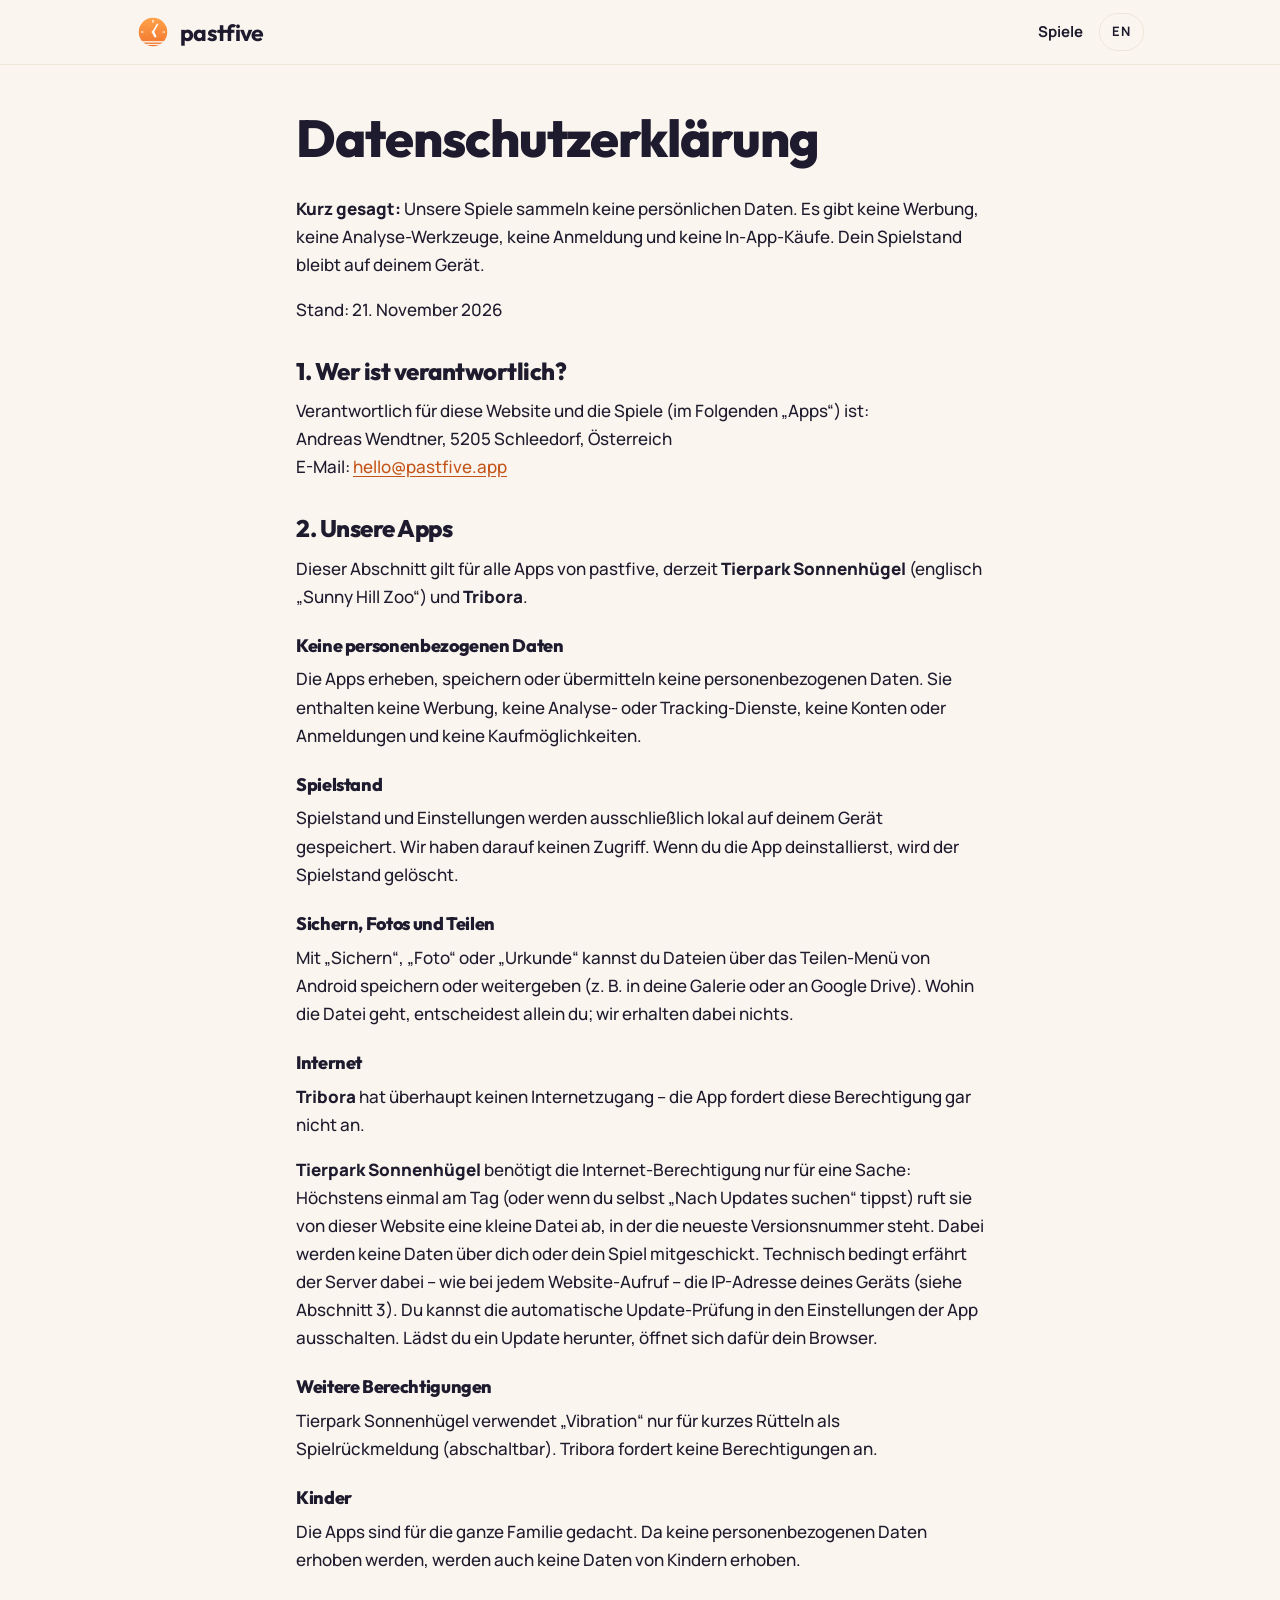
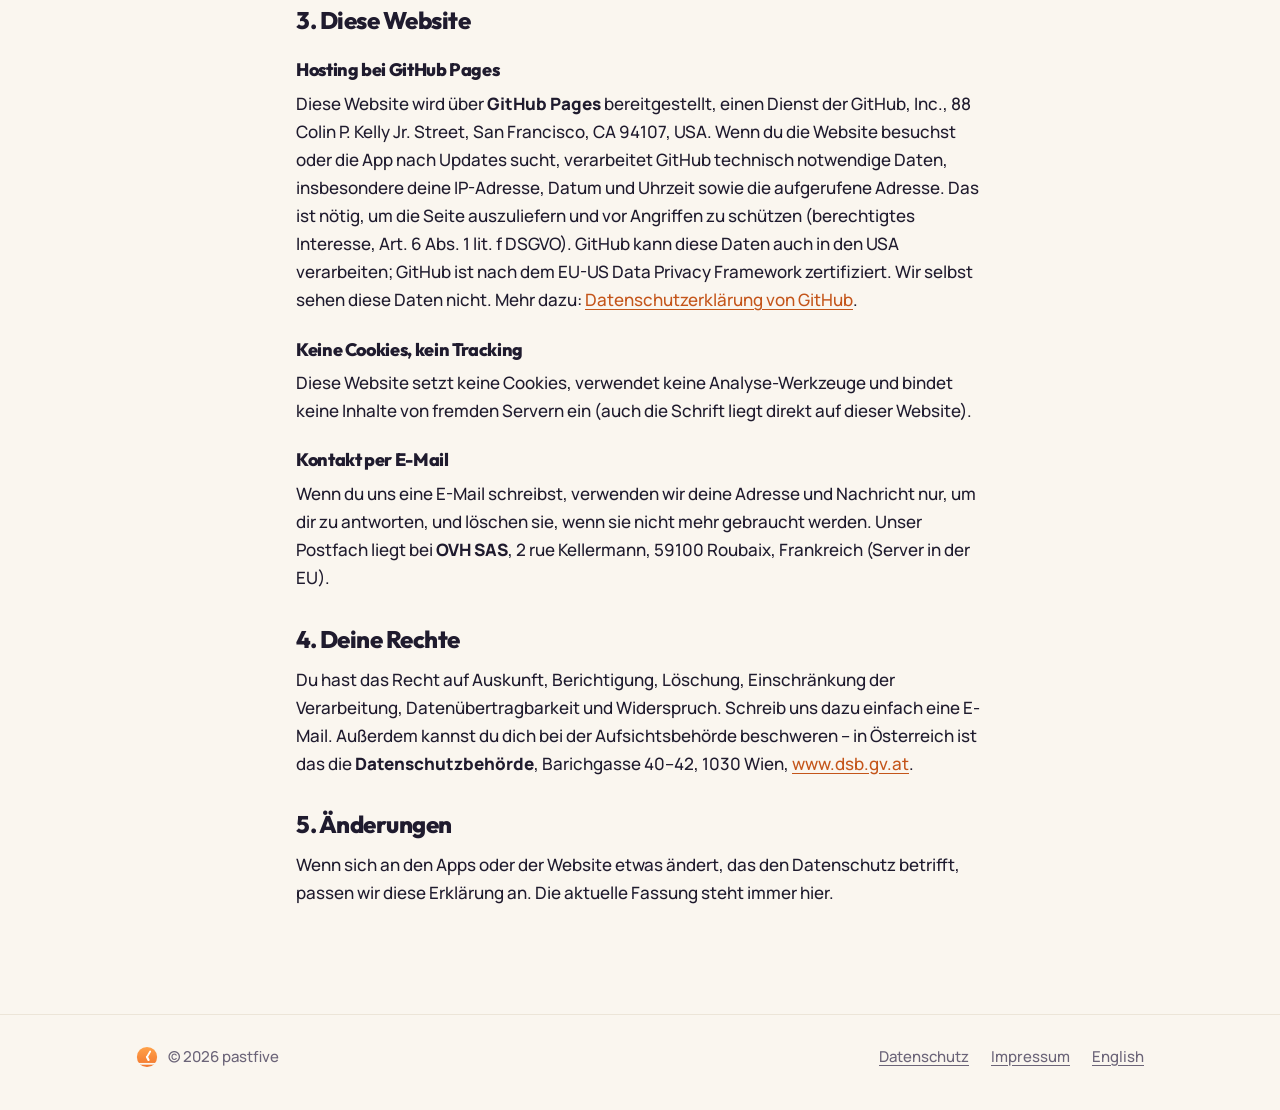
==== datenschutz/index.html @ d6aa3993 "Impressum und Datenschutz: Name und Wohnort eingetragen Co-Authored-By: Claude Opus 5.5 <noreply@ant" ====
<!doctype html>
<html lang="de">
<head>
<meta charset="utf-8">
<meta name="viewport" content="width=device-width,initial-scale=1">
<title>Datenschutz – pastfive</title>
<link rel="icon" href="../assets/favicon.svg" type="image/svg+xml">
<link rel="alternate" hreflang="en" href="../en/privacy/">
<link rel="stylesheet" href="../assets/style.css">
</head>
<body>
<header class="top"><div class="wrap">
  <a class="brand" href="../"><img src="../assets/logo.svg" alt="">pastfive</a>
  <nav>
    <a href="../#spiele">Spiele</a>
    <a class="lang" href="../en/privacy/" hreflang="en" lang="en">EN</a>
  </nav>
</div></header>

<main class="wrap narrow text">
  <h1>Datenschutzerklärung</h1>
  <p><b>Kurz gesagt:</b> Unsere Spiele sammeln keine persönlichen Daten. Es gibt keine Werbung, keine Analyse-Werkzeuge, keine Anmeldung und keine In-App-Käufe. Dein Spielstand bleibt auf deinem Gerät.</p>
  <p>Stand: 21. November 2026</p>

  <h2>1. Wer ist verantwortlich?</h2>
  <p>Verantwortlich für diese Website und die Spiele (im Folgenden „Apps“) ist:<br>
  Andreas Wendtner, 5205 Schleedorf, Österreich<br>
  E-Mail: <a href="mailto:hello@pastfive.app">hello@pastfive.app</a></p>

  <h2>2. Unsere Apps</h2>
  <p>Dieser Abschnitt gilt für alle Apps von pastfive, derzeit <b>Tierpark Sonnenhügel</b> (englisch „Sunny Hill Zoo“) und <b>Tribora</b>.</p>
  <h3>Keine personenbezogenen Daten</h3>
  <p>Die Apps erheben, speichern oder übermitteln keine personenbezogenen Daten. Sie enthalten keine Werbung, keine Analyse- oder Tracking-Dienste, keine Konten oder Anmeldungen und keine Kaufmöglichkeiten.</p>
  <h3>Spielstand</h3>
  <p>Spielstand und Einstellungen werden ausschließlich lokal auf deinem Gerät gespeichert. Wir haben darauf keinen Zugriff. Wenn du die App deinstallierst, wird der Spielstand gelöscht.</p>
  <h3>Sichern, Fotos und Teilen</h3>
  <p>Mit „Sichern“, „Foto“ oder „Urkunde“ kannst du Dateien über das Teilen-Menü von Android speichern oder weitergeben (z. B. in deine Galerie oder an Google Drive). Wohin die Datei geht, entscheidest allein du; wir erhalten dabei nichts.</p>
  <h3>Internet</h3>
  <p><b>Tribora</b> hat überhaupt keinen Internetzugang – die App fordert diese Berechtigung gar nicht an.</p>
  <p><b>Tierpark Sonnenhügel</b> benötigt die Internet-Berechtigung nur für eine Sache: Höchstens einmal am Tag (oder wenn du selbst „Nach Updates suchen“ tippst) ruft sie von dieser Website eine kleine Datei ab, in der die neueste Versionsnummer steht. Dabei werden keine Daten über dich oder dein Spiel mitgeschickt. Technisch bedingt erfährt der Server dabei – wie bei jedem Website-Aufruf – die IP-Adresse deines Geräts (siehe Abschnitt 3). Du kannst die automatische Update-Prüfung in den Einstellungen der App ausschalten. Lädst du ein Update herunter, öffnet sich dafür dein Browser.</p>
  <h3>Weitere Berechtigungen</h3>
  <p>Tierpark Sonnenhügel verwendet „Vibration“ nur für kurzes Rütteln als Spielrückmeldung (abschaltbar). Tribora fordert keine Berechtigungen an.</p>
  <h3>Kinder</h3>
  <p>Die Apps sind für die ganze Familie gedacht. Da keine personenbezogenen Daten erhoben werden, werden auch keine Daten von Kindern erhoben.</p>

  <h2>3. Diese Website</h2>
  <h3>Hosting bei GitHub Pages</h3>
  <p>Diese Website wird über <b>GitHub Pages</b> bereitgestellt, einen Dienst der GitHub, Inc., 88 Colin P. Kelly Jr. Street, San Francisco, CA 94107, USA. Wenn du die Website besuchst oder die App nach Updates sucht, verarbeitet GitHub technisch notwendige Daten, insbesondere deine IP-Adresse, Datum und Uhrzeit sowie die aufgerufene Adresse. Das ist nötig, um die Seite auszuliefern und vor Angriffen zu schützen (berechtigtes Interesse, Art. 6 Abs. 1 lit. f DSGVO). GitHub kann diese Daten auch in den USA verarbeiten; GitHub ist nach dem EU-US Data Privacy Framework zertifiziert. Wir selbst sehen diese Daten nicht. Mehr dazu: <a href="https://docs.github.com/de/site-policy/privacy-policies/github-general-privacy-statement" rel="noopener">Datenschutzerklärung von GitHub</a>.</p>
  <h3>Keine Cookies, kein Tracking</h3>
  <p>Diese Website setzt keine Cookies, verwendet keine Analyse-Werkzeuge und bindet keine Inhalte von fremden Servern ein (auch die Schrift liegt direkt auf dieser Website).</p>
  <h3>Kontakt per E-Mail</h3>
  <p>Wenn du uns eine E-Mail schreibst, verwenden wir deine Adresse und Nachricht nur, um dir zu antworten, und löschen sie, wenn sie nicht mehr gebraucht werden. Unser Postfach liegt bei <b>OVH SAS</b>, 2 rue Kellermann, 59100 Roubaix, Frankreich (Server in der EU).</p>

  <h2>4. Deine Rechte</h2>
  <p>Du hast das Recht auf Auskunft, Berichtigung, Löschung, Einschränkung der Verarbeitung, Datenübertragbarkeit und Widerspruch. Schreib uns dazu einfach eine E-Mail. Außerdem kannst du dich bei der Aufsichtsbehörde beschweren – in Österreich ist das die <b>Datenschutzbehörde</b>, Barichgasse 40–42, 1030 Wien, <a href="https://www.dsb.gv.at" rel="noopener">www.dsb.gv.at</a>.</p>

  <h2>5. Änderungen</h2>
  <p>Wenn sich an den Apps oder der Website etwas ändert, das den Datenschutz betrifft, passen wir diese Erklärung an. Die aktuelle Fassung steht immer hier.</p>
</main>

<footer><div class="wrap">
  <span class="grow"><img src="../assets/favicon.svg" alt="">© 2026 pastfive</span>
  <a href="./" aria-current="page">Datenschutz</a>
  <a href="../impressum/">Impressum</a>
  <a href="../en/privacy/" hreflang="en" lang="en">English</a>
</div></footer>
</body>
</html>
---- assets/style.css ----
/* ============================================================
   pastfive – gemeinsames Aussehen aller Seiten
   Farben ändern: einfach die Werte unter :root anpassen.
   ============================================================ */

/* Schriften liegen direkt auf der Website (kein Google-Server → datenschutzfreundlich)
   Outfit = Überschriften und Schriftzug, Manrope = Fließtext. Beide frei (SIL Open Font License). */
@font-face{font-family:Outfit;font-weight:700;font-display:swap;src:url(fonts/outfit-latin-700-normal.woff2) format('woff2')}
@font-face{font-family:Outfit;font-weight:800;font-display:swap;src:url(fonts/outfit-latin-800-normal.woff2) format('woff2')}
@font-face{font-family:Manrope;font-weight:500;font-display:swap;src:url(fonts/manrope-latin-500-normal.woff2) format('woff2')}
@font-face{font-family:Manrope;font-weight:600;font-display:swap;src:url(fonts/manrope-latin-600-normal.woff2) format('woff2')}
@font-face{font-family:Manrope;font-weight:700;font-display:swap;src:url(fonts/manrope-latin-700-normal.woff2) format('woff2')}
@font-face{font-family:Manrope;font-weight:800;font-display:swap;src:url(fonts/manrope-latin-800-normal.woff2) format('woff2')}

:root{
  --bg:#faf6ef;          /* Hintergrund: warmes Weiß */
  --surface:#ffffff;     /* Karten */
  --ink:#1f1b2e;         /* Text, dunkle Flächen */
  --mut:#6b6478;         /* leiser Text */
  --line:#ece5d8;        /* feine Linien */
  --accent:#f2762e;      /* Abendsonne */
  --accent-2:#ffa24a;    /* helles Sonnenorange */
  --accent-ink:#c4551a;  /* Orange für Text/Links (besser lesbar) */
  --radius:20px;
  --shadow:0 1px 2px rgba(31,27,46,.04),0 8px 28px rgba(31,27,46,.07);
  --head:Outfit,"Avenir Next","Segoe UI",system-ui,sans-serif;
  color-scheme:light;
}

*{box-sizing:border-box}
html{-webkit-text-size-adjust:100%}
body{margin:0;background:var(--bg);color:var(--ink);font:500 17px/1.65 Manrope,system-ui,-apple-system,"Segoe UI",Roboto,sans-serif}
img{max-width:100%;height:auto;display:block}
a{color:var(--accent-ink);text-underline-offset:3px}
a:hover{color:var(--accent)}
h1,h2,h3{font-family:var(--head);font-weight:800;line-height:1.15;letter-spacing:-.02em;margin:0 0 .5em}
h1{font-size:clamp(32px,6vw,52px)}
h2{font-size:clamp(26px,4.4vw,36px);margin-top:1.4em}
h3{font-size:21px}
p{margin:0 0 1em}
b,strong{font-weight:800}

.wrap{max-width:1040px;margin:0 auto;padding:0 16px}
.narrow{max-width:720px}
.eyebrow{font:800 13px/1 Manrope,sans-serif;letter-spacing:.2em;text-transform:uppercase;color:var(--accent-ink);margin:0 0 14px}
.section{padding:72px 0}

/* ---------- Kopfzeile ---------- */
.top{position:sticky;top:0;z-index:10;background:rgba(250,246,239,.9);backdrop-filter:blur(10px);-webkit-backdrop-filter:blur(10px);border-bottom:1px solid var(--line)}
.top .wrap{display:flex;align-items:center;gap:12px;min-height:64px}
.brand{display:flex;align-items:center;gap:10px;text-decoration:none;color:var(--ink);font:700 23px/1 var(--head);letter-spacing:-.03em}
.brand img{width:34px;height:34px}
.brand:hover{color:var(--ink)}
.top nav{margin-left:auto;display:flex;align-items:center;gap:4px}
.top nav a{text-decoration:none;color:var(--ink);padding:7px 12px;border-radius:999px;font-weight:700;font-size:15px}
.top nav a:hover,.top nav a[aria-current]{background:#f3ebdd;color:var(--ink)}
.top nav .lang{border:1.5px solid var(--line);font-size:13px;letter-spacing:.06em}

/* ---------- Startseiten-Kopf ---------- */
.hero{text-align:center;padding:72px 0 96px;position:relative;overflow:hidden}
.hero .logo{width:min(150px,38vw);margin:0 auto 22px}
.hero .wordmark{font:700 clamp(56px,13vw,96px)/1 var(--head);letter-spacing:-.045em;margin:0}
.hero .slogan{font:800 clamp(14px,3vw,18px)/1 Manrope,sans-serif;letter-spacing:.32em;text-transform:uppercase;color:var(--accent);margin:18px 0 28px;padding-left:.32em}
.hero .sub{max-width:560px;margin:0 auto;color:var(--mut);font-size:clamp(17px,2.4vw,19px)}
/* Horizontlinien wie im Logo */
.hero::after{content:"";position:absolute;left:0;right:0;bottom:0;height:46px;
  background:repeating-linear-gradient(180deg,transparent 0 10px,rgba(242,118,46,.22) 10px 13px);
  -webkit-mask:linear-gradient(90deg,transparent,#000 25%,#000 75%,transparent);mask:linear-gradient(90deg,transparent,#000 25%,#000 75%,transparent)}

/* ---------- Spiele-Karten ---------- */
.cards{display:grid;grid-template-columns:repeat(auto-fit,minmax(280px,1fr));gap:20px;margin-top:28px}
.card{background:var(--surface);border-radius:var(--radius);box-shadow:var(--shadow);padding:26px;display:flex;flex-direction:column;gap:12px;text-decoration:none;color:var(--ink);border:1.5px solid transparent;transition:transform .2s,border-color .2s}
a.card:hover{transform:translateY(-3px);border-color:var(--accent-2);color:var(--ink)}
.card .icon{width:88px;height:88px;border-radius:22px}
.card .soon{width:88px;height:88px;border-radius:22px;background:#f3ebdd;display:grid;place-items:center}
.card .soon img{width:52px;opacity:.45;filter:grayscale(.6)}
.card h3{margin:2px 0 0}
.card p{margin:0;color:var(--mut)}
.card .more{margin-top:auto;font-weight:800;color:var(--accent-ink)}
.chip{display:inline-block;align-self:flex-start;border-radius:999px;padding:3px 12px;font-size:13px;font-weight:800;letter-spacing:.02em;background:#fdeee3;color:var(--accent-ink)}
.chip.later{background:#efedf3;color:var(--mut)}

/* ---------- "Warum pastfive?" ---------- */
.why{background:var(--ink);color:#efe9f5}
.why h2{color:#fff;margin-top:0}
.why .eyebrow{color:var(--accent-2)}
.why p{font-size:clamp(17px,2.2vw,19px);color:#d9d2e3}
.why .sign{font:700 22px/1.3 var(--head);color:#fff;margin-top:1.6em}
.why .sign span{color:var(--accent-2)}

/* ---------- Versprechen ---------- */
.promise{display:grid;grid-template-columns:repeat(auto-fit,minmax(210px,1fr));gap:16px;margin-top:28px}
.promise div{background:var(--surface);border-radius:var(--radius);padding:24px;box-shadow:var(--shadow)}
.promise h3{font-size:clamp(24px,3vw,28px);margin:0 0 10px}
.promise h3 em{font-style:normal;color:var(--accent)}
.promise span.t{color:var(--mut);font-size:15px}

/* ---------- Spielseite ---------- */
.game-head{display:flex;gap:22px;align-items:center;padding:48px 0 18px;flex-wrap:wrap}
.game-head img{width:112px;height:112px;border-radius:26px;box-shadow:var(--shadow)}
.game-head h1{margin:0}
.game-head p{margin:.25em 0 0;color:var(--mut);font-size:19px}
.lead{font-size:clamp(18px,2.4vw,20px)}

.story{border-left:3px solid var(--accent);padding:4px 0 4px 20px;margin:28px 0;color:var(--ink);font-size:18px}
.story p{margin:0 0 .5em}
.story cite{font-style:normal;color:var(--mut);font-size:15px}

/* Ehrlich-Etikett */
.label{background:var(--surface);border:2px solid var(--ink);border-radius:14px;padding:18px 22px;max-width:520px;margin:30px 0}
.label h3{font-size:18px;margin:0 0 2px;display:flex;justify-content:space-between;align-items:baseline;gap:10px}
.label h3 small{font:700 12px Manrope,sans-serif;letter-spacing:.14em;text-transform:uppercase;color:var(--mut)}
.label dl{margin:10px 0 0;border-top:6px solid var(--ink)}
.label dl div{display:flex;justify-content:space-between;gap:16px;padding:8px 0;border-bottom:1px solid var(--line)}
.label dl div:last-child{border-bottom:0}
.label dt{font-weight:600}
.label dd{margin:0;font-weight:800;text-align:right}
.label dd small{display:block;font-weight:500;color:var(--mut);font-size:13px}

.features{list-style:none;padding:0;display:grid;grid-template-columns:repeat(auto-fit,minmax(260px,1fr));gap:12px;margin:24px 0 0}
.features li{background:var(--surface);border-radius:16px;padding:14px 18px;box-shadow:var(--shadow);color:var(--mut)}
.features li b{color:var(--ink);display:block}

.shots{display:flex;gap:16px;overflow-x:auto;scroll-snap-type:x mandatory;padding:8px 2px 18px;margin:26px -2px 0}
.shots figure{margin:0;flex:0 0 min(220px,60vw);scroll-snap-align:start}
.shots img,.shots .ph{width:100%;aspect-ratio:9/19.5;object-fit:cover;border-radius:22px;box-shadow:var(--shadow);border:5px solid var(--ink)}
.shots .ph{background:linear-gradient(180deg,#f3ebdd,#e9e1d2);display:grid;place-items:center;text-align:center;color:var(--mut);font-size:14px;padding:10px}
.shots figcaption{text-align:center;font-size:14px;color:var(--mut);margin-top:8px}

.download{background:var(--surface);border-radius:var(--radius);padding:30px;margin:44px 0;box-shadow:var(--shadow);border-top:5px solid var(--accent)}
.download h2{margin-top:0}
.btn{display:inline-flex;align-items:center;gap:10px;background:var(--accent);color:#fff;text-decoration:none;font:800 18px/1 Manrope,sans-serif;padding:16px 28px;border-radius:999px;transition:background .15s,transform .15s}
.btn:hover{background:#e0661f;color:#fff;transform:translateY(-1px)}
.btn.off{background:#bdb6c6;pointer-events:none}
.ver{color:var(--mut);font-size:15px;margin-top:16px}
.ver ul{margin:.3em 0 0;padding-left:1.2em}

.steps{counter-reset:s;list-style:none;padding:0;margin:20px 0}
.steps li{counter-increment:s;position:relative;padding:4px 0 16px 54px}
.steps li::before{content:counter(s);position:absolute;left:0;top:0;width:36px;height:36px;border-radius:50%;background:var(--ink);color:#fff;font:800 16px/36px var(--head);text-align:center}
.note{background:#fdf1e6;border-radius:14px;padding:14px 18px;font-size:16px}

/* ---------- Textseiten (Datenschutz, Impressum) ---------- */
.text{padding-top:44px;padding-bottom:30px}
.text h2{font-size:24px}
.text h3{font-size:18px;margin-top:1.4em}
.text .todo{background:#ffe3df;border:1.5px dashed #d9412b;border-radius:6px;padding:0 6px}

/* ---------- Fußzeile ---------- */
footer{border-top:1px solid var(--line);margin-top:60px;padding:30px 0 40px;color:var(--mut);font-size:15px}
footer .wrap{display:flex;flex-wrap:wrap;gap:10px 22px;align-items:center}
footer a{color:var(--mut)}
footer .grow{flex:1;display:flex;align-items:center;gap:10px}
footer .grow img{width:22px;height:22px}
.why + footer,.section:last-child + footer{margin-top:0}

@media (max-width:560px){
  .section{padding:56px 0}
  .top nav a{padding:6px 9px;font-size:14px}
  .game-head img{width:88px;height:88px}
  footer .grow{flex-basis:100%}
}
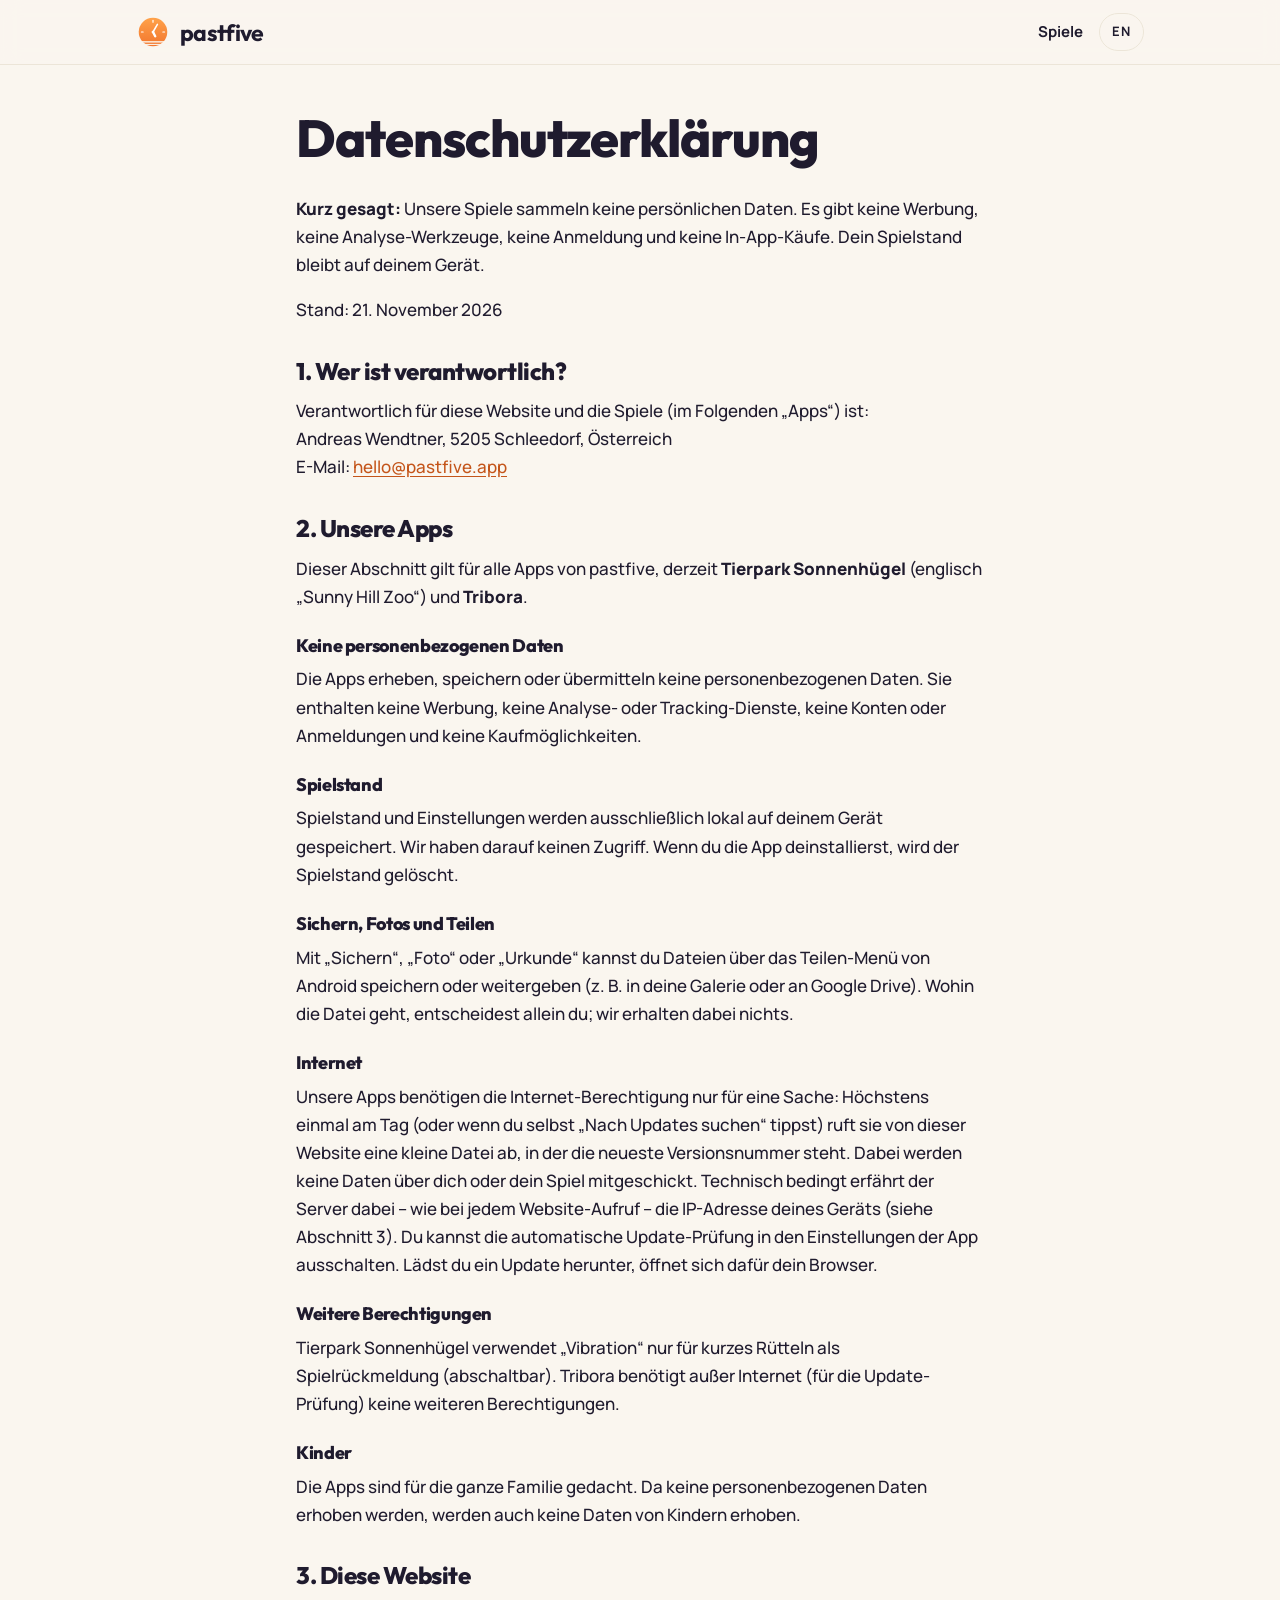
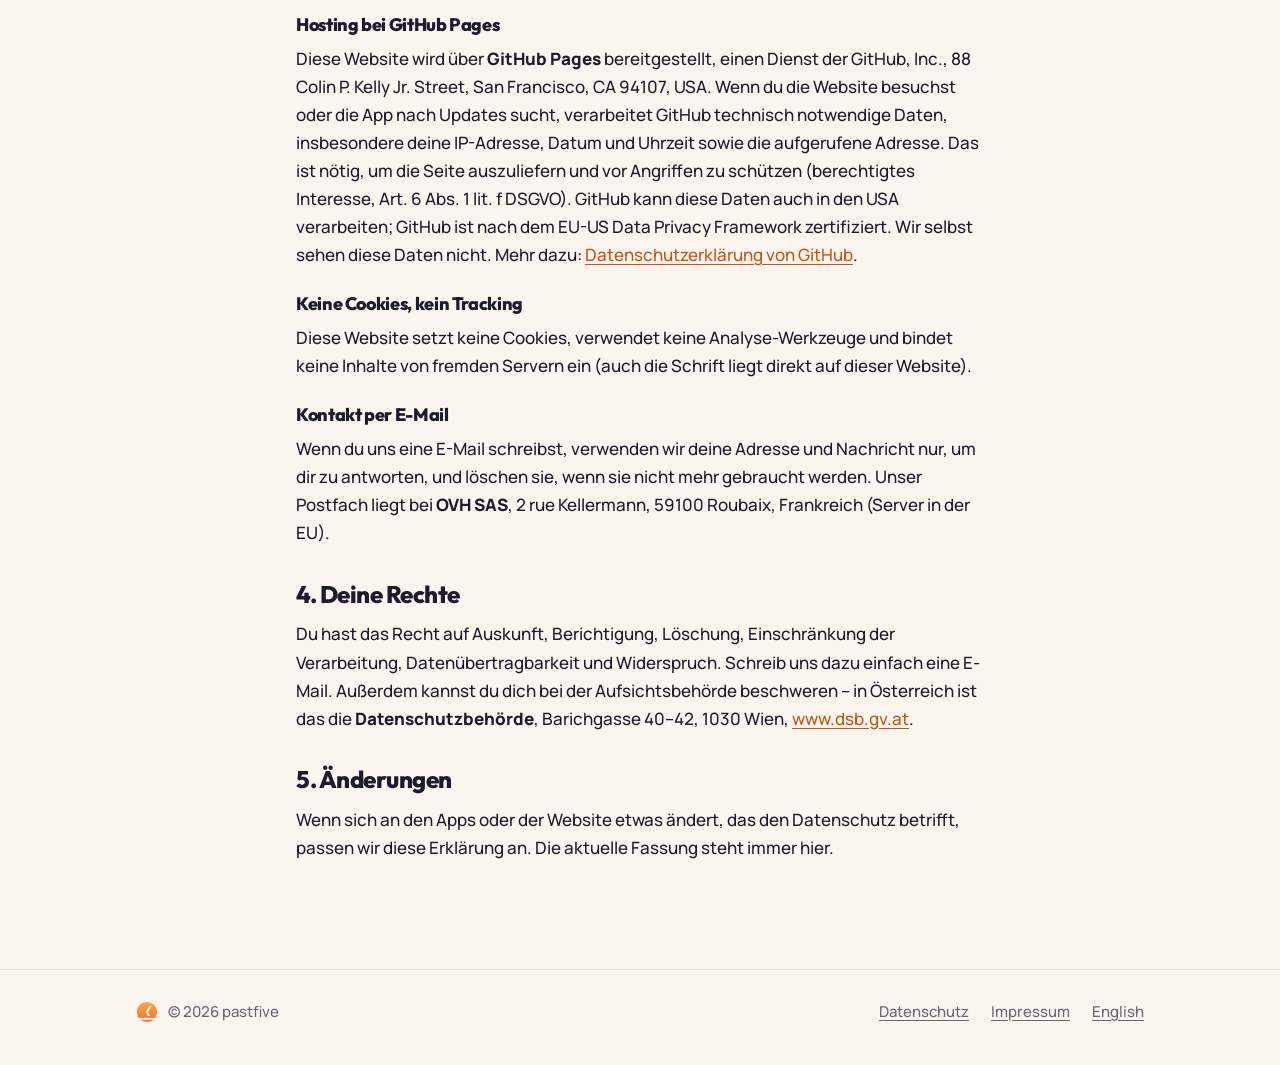
==== commit c14e9b60: "Tribora hat seit 1.19 eine Update-Prüfung: Ehrlich-Etikett, Update-Hinweis und Datenschutz angepasst" ====
--- a/datenschutz/index.html
+++ b/datenschutz/index.html
@@ -36,10 +36,9 @@
   <h3>Sichern, Fotos und Teilen</h3>
   <p>Mit „Sichern“, „Foto“ oder „Urkunde“ kannst du Dateien über das Teilen-Menü von Android speichern oder weitergeben (z. B. in deine Galerie oder an Google Drive). Wohin die Datei geht, entscheidest allein du; wir erhalten dabei nichts.</p>
   <h3>Internet</h3>
-  <p><b>Tribora</b> hat überhaupt keinen Internetzugang – die App fordert diese Berechtigung gar nicht an.</p>
-  <p><b>Tierpark Sonnenhügel</b> benötigt die Internet-Berechtigung nur für eine Sache: Höchstens einmal am Tag (oder wenn du selbst „Nach Updates suchen“ tippst) ruft sie von dieser Website eine kleine Datei ab, in der die neueste Versionsnummer steht. Dabei werden keine Daten über dich oder dein Spiel mitgeschickt. Technisch bedingt erfährt der Server dabei – wie bei jedem Website-Aufruf – die IP-Adresse deines Geräts (siehe Abschnitt 3). Du kannst die automatische Update-Prüfung in den Einstellungen der App ausschalten. Lädst du ein Update herunter, öffnet sich dafür dein Browser.</p>
+  <p>Unsere Apps benötigen die Internet-Berechtigung nur für eine Sache: Höchstens einmal am Tag (oder wenn du selbst „Nach Updates suchen“ tippst) ruft sie von dieser Website eine kleine Datei ab, in der die neueste Versionsnummer steht. Dabei werden keine Daten über dich oder dein Spiel mitgeschickt. Technisch bedingt erfährt der Server dabei – wie bei jedem Website-Aufruf – die IP-Adresse deines Geräts (siehe Abschnitt 3). Du kannst die automatische Update-Prüfung in den Einstellungen der App ausschalten. Lädst du ein Update herunter, öffnet sich dafür dein Browser.</p>
   <h3>Weitere Berechtigungen</h3>
-  <p>Tierpark Sonnenhügel verwendet „Vibration“ nur für kurzes Rütteln als Spielrückmeldung (abschaltbar). Tribora fordert keine Berechtigungen an.</p>
+  <p>Tierpark Sonnenhügel verwendet „Vibration“ nur für kurzes Rütteln als Spielrückmeldung (abschaltbar). Tribora benötigt außer Internet (für die Update-Prüfung) keine weiteren Berechtigungen.</p>
   <h3>Kinder</h3>
   <p>Die Apps sind für die ganze Familie gedacht. Da keine personenbezogenen Daten erhoben werden, werden auch keine Daten von Kindern erhoben.</p>
 
--- a/assets/style.css
+++ b/assets/style.css
@@ -125,12 +125,16 @@
 .shots figure{margin:0;flex:0 0 min(220px,60vw);scroll-snap-align:start}
 .shots img,.shots .ph{width:100%;aspect-ratio:9/19.5;object-fit:cover;border-radius:22px;box-shadow:var(--shadow);border:5px solid var(--ink)}
 .shots .ph{background:linear-gradient(180deg,#f3ebdd,#e9e1d2);display:grid;place-items:center;text-align:center;color:var(--mut);font-size:14px;padding:10px}
+.shots.wide figure{flex-basis:min(440px,84vw)}
+.shots.wide img{aspect-ratio:auto;border-width:4px;border-radius:16px}
 .shots figcaption{text-align:center;font-size:14px;color:var(--mut);margin-top:8px}
 
 .download{background:var(--surface);border-radius:var(--radius);padding:30px;margin:44px 0;box-shadow:var(--shadow);border-top:5px solid var(--accent)}
 .download h2{margin-top:0}
 .btn{display:inline-flex;align-items:center;gap:10px;background:var(--accent);color:#fff;text-decoration:none;font:800 18px/1 Manrope,sans-serif;padding:16px 28px;border-radius:999px;transition:background .15s,transform .15s}
 .btn:hover{background:#e0661f;color:#fff;transform:translateY(-1px)}
+.cta{display:flex;flex-wrap:wrap;align-items:center;gap:10px 16px;margin:22px 0 8px}
+.cta small{color:var(--mut);font-size:14px}
 .btn.off{background:#bdb6c6;pointer-events:none}
 .ver{color:var(--mut);font-size:15px;margin-top:16px}
 .ver ul{margin:.3em 0 0;padding-left:1.2em}
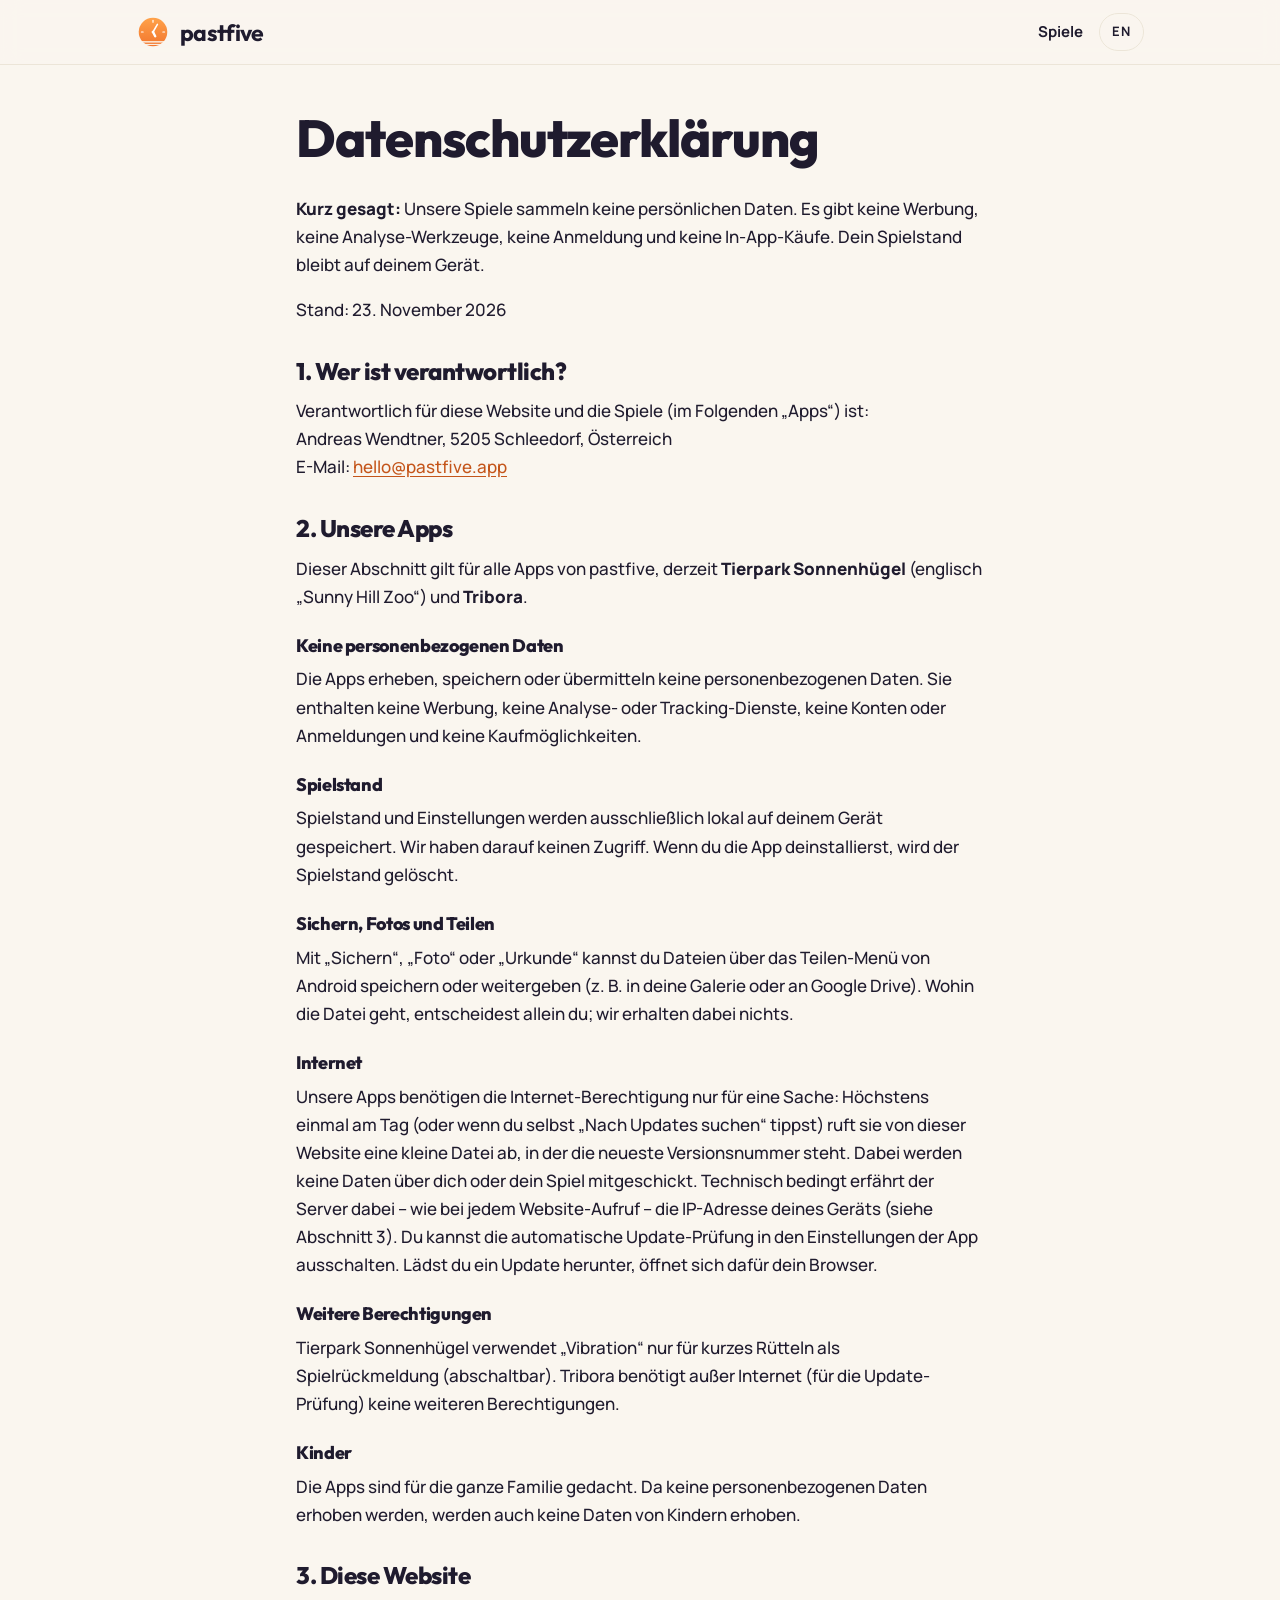
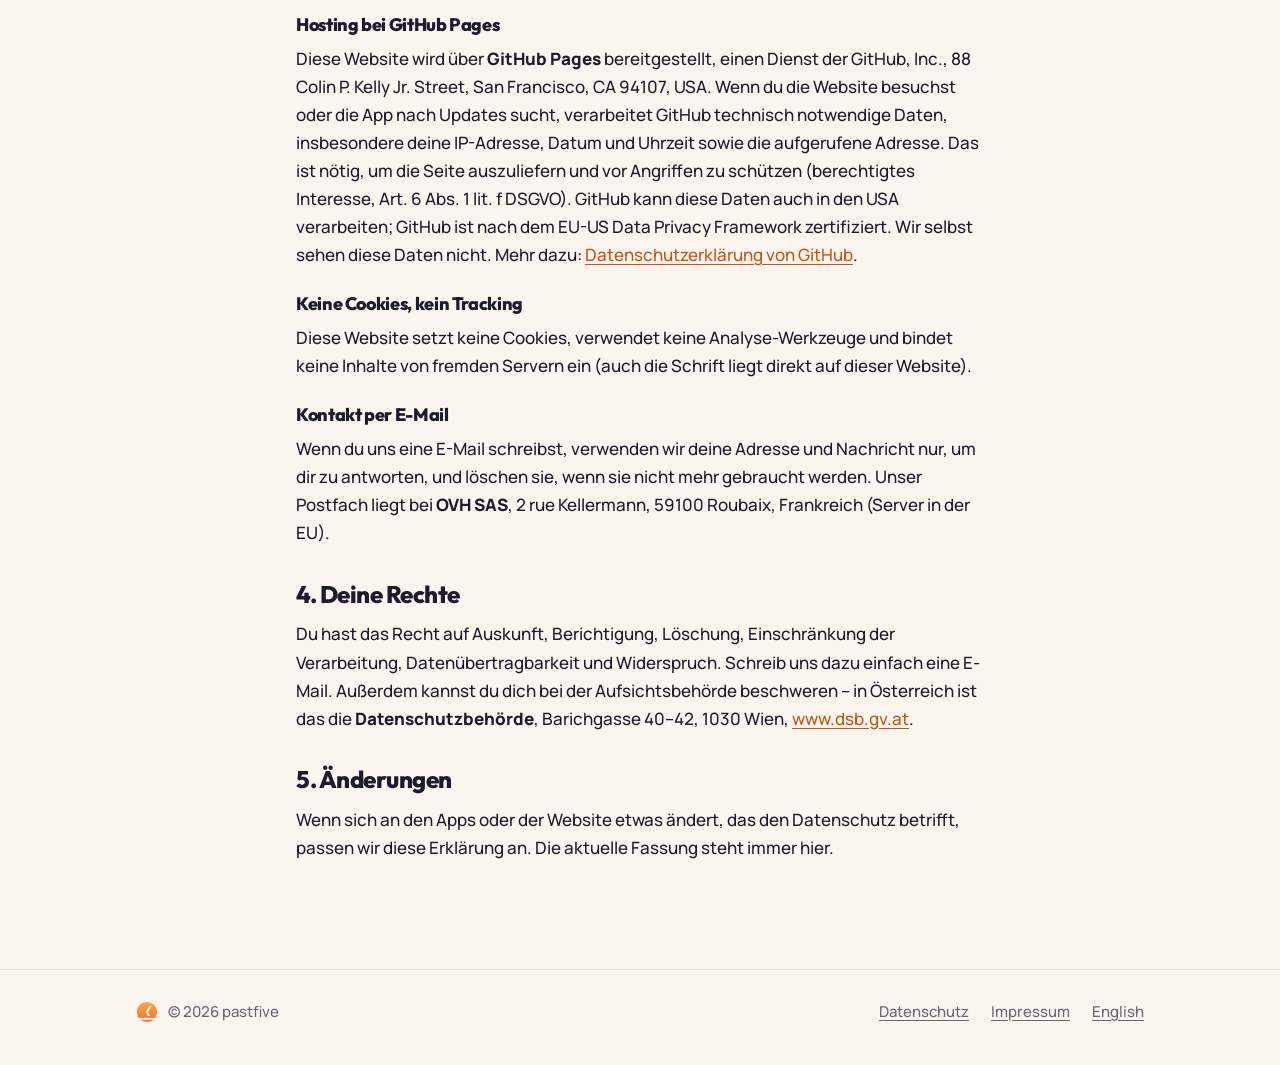
==== commit 9dd3c178: "Datenschutz: Stand-Datum aktualisiert Co-Authored-By: Claude Opus 5.5 <noreply@anthropic.com> Claude" ====
--- a/datenschutz/index.html
+++ b/datenschutz/index.html
@@ -20,7 +20,7 @@
 <main class="wrap narrow text">
   <h1>Datenschutzerklärung</h1>
   <p><b>Kurz gesagt:</b> Unsere Spiele sammeln keine persönlichen Daten. Es gibt keine Werbung, keine Analyse-Werkzeuge, keine Anmeldung und keine In-App-Käufe. Dein Spielstand bleibt auf deinem Gerät.</p>
-  <p>Stand: 21. November 2026</p>
+  <p>Stand: 23. November 2026</p>
 
   <h2>1. Wer ist verantwortlich?</h2>
   <p>Verantwortlich für diese Website und die Spiele (im Folgenden „Apps“) ist:<br>
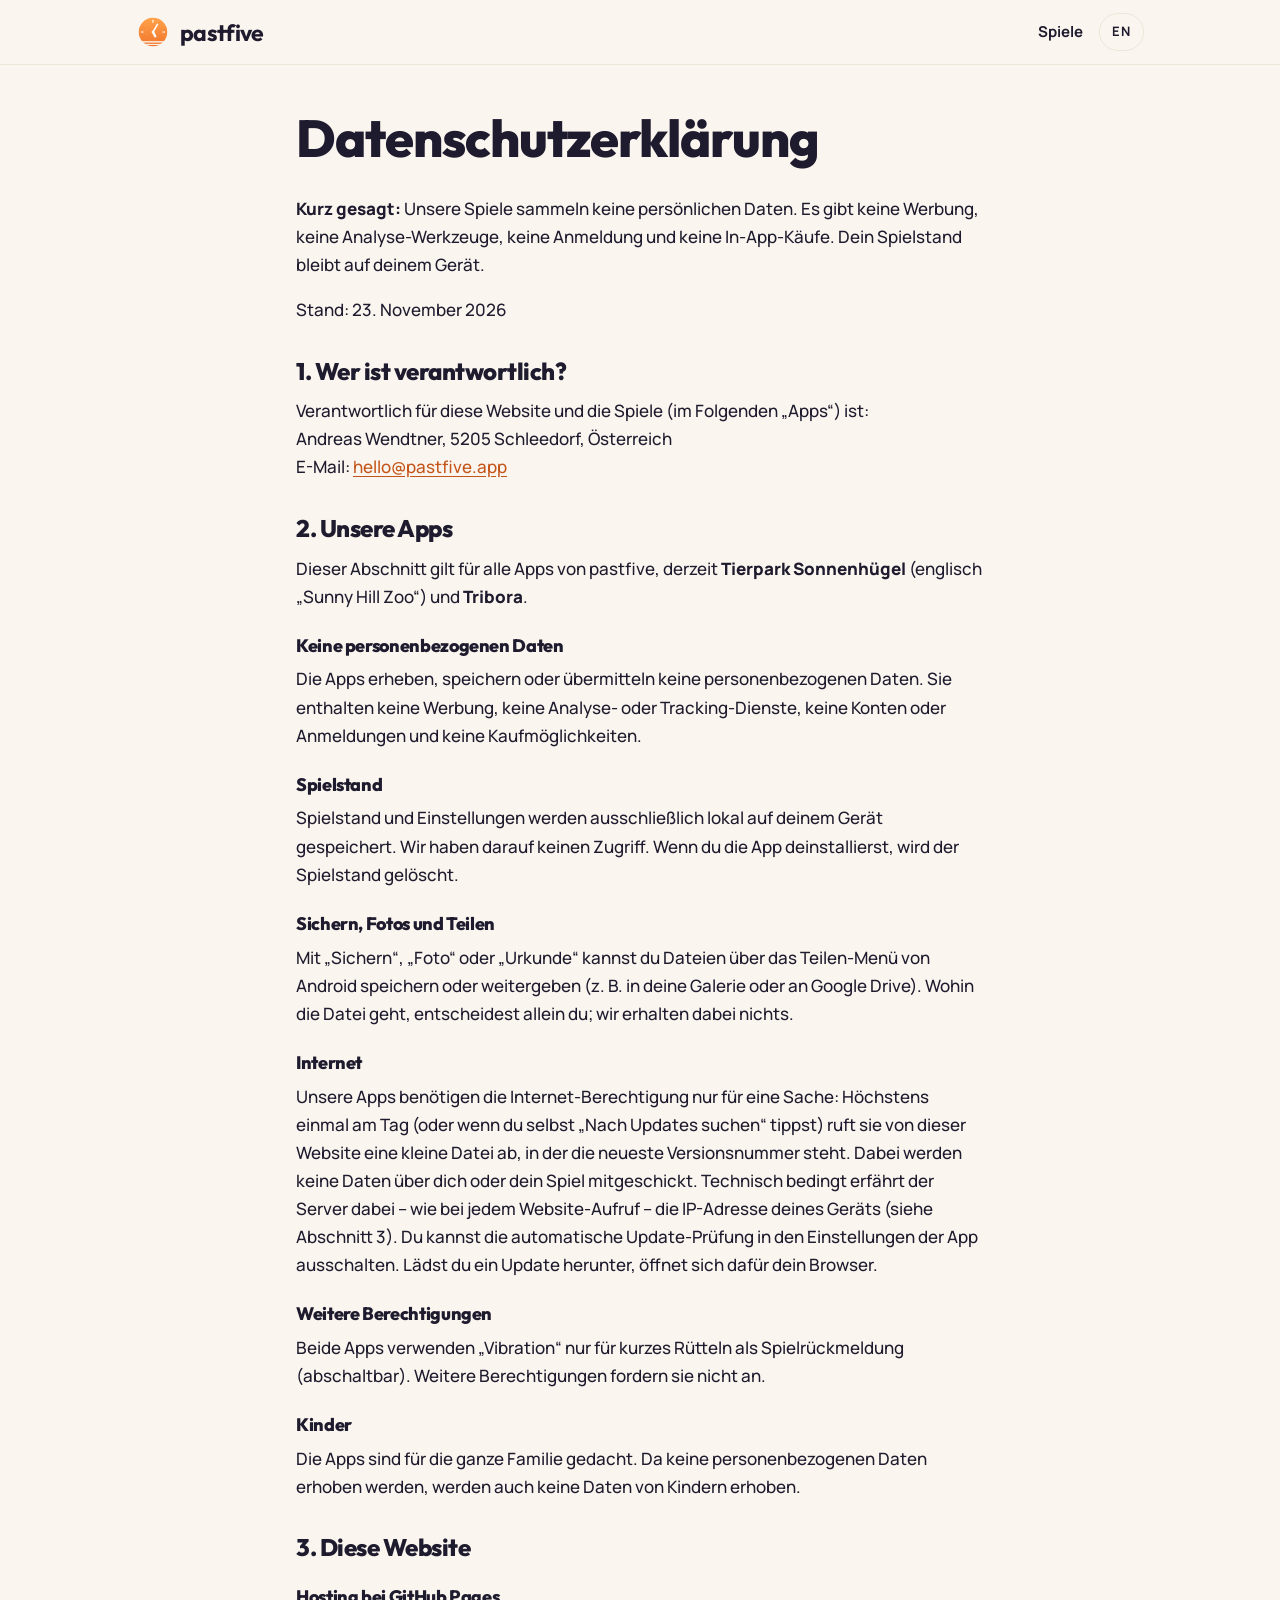
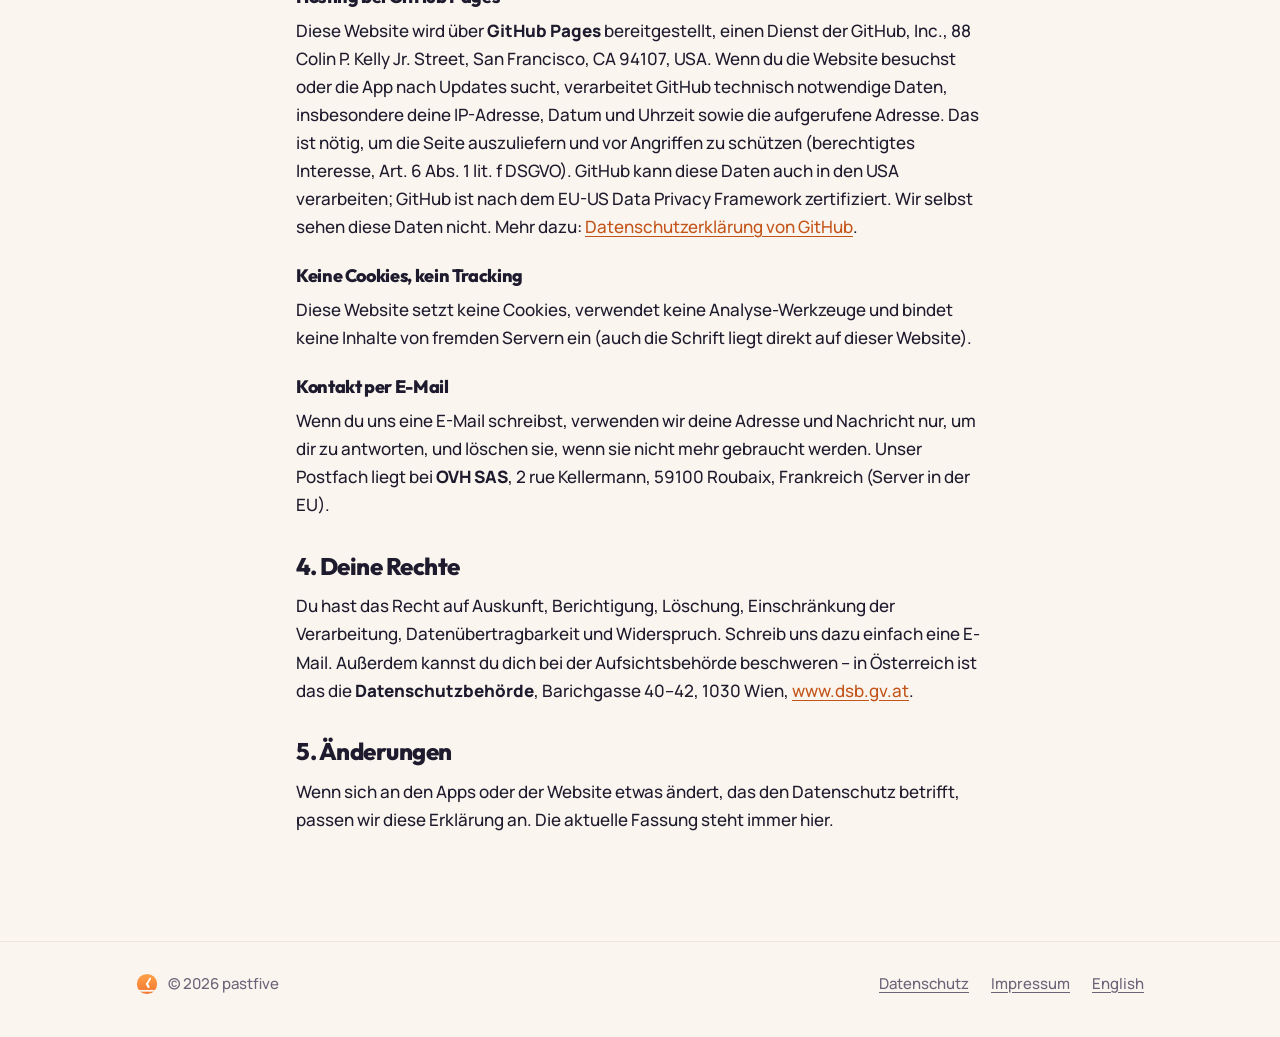
==== commit ab4089ea: "Tierpark-App-Symbol automatisch aus dem Release; Datenschutz: beide Apps nutzen Vibration Co-Authore" ====
--- a/datenschutz/index.html
+++ b/datenschutz/index.html
@@ -38,7 +38,7 @@
   <h3>Internet</h3>
   <p>Unsere Apps benötigen die Internet-Berechtigung nur für eine Sache: Höchstens einmal am Tag (oder wenn du selbst „Nach Updates suchen“ tippst) ruft sie von dieser Website eine kleine Datei ab, in der die neueste Versionsnummer steht. Dabei werden keine Daten über dich oder dein Spiel mitgeschickt. Technisch bedingt erfährt der Server dabei – wie bei jedem Website-Aufruf – die IP-Adresse deines Geräts (siehe Abschnitt 3). Du kannst die automatische Update-Prüfung in den Einstellungen der App ausschalten. Lädst du ein Update herunter, öffnet sich dafür dein Browser.</p>
   <h3>Weitere Berechtigungen</h3>
-  <p>Tierpark Sonnenhügel verwendet „Vibration“ nur für kurzes Rütteln als Spielrückmeldung (abschaltbar). Tribora benötigt außer Internet (für die Update-Prüfung) keine weiteren Berechtigungen.</p>
+  <p>Beide Apps verwenden „Vibration“ nur für kurzes Rütteln als Spielrückmeldung (abschaltbar). Weitere Berechtigungen fordern sie nicht an.</p>
   <h3>Kinder</h3>
   <p>Die Apps sind für die ganze Familie gedacht. Da keine personenbezogenen Daten erhoben werden, werden auch keine Daten von Kindern erhoben.</p>
 
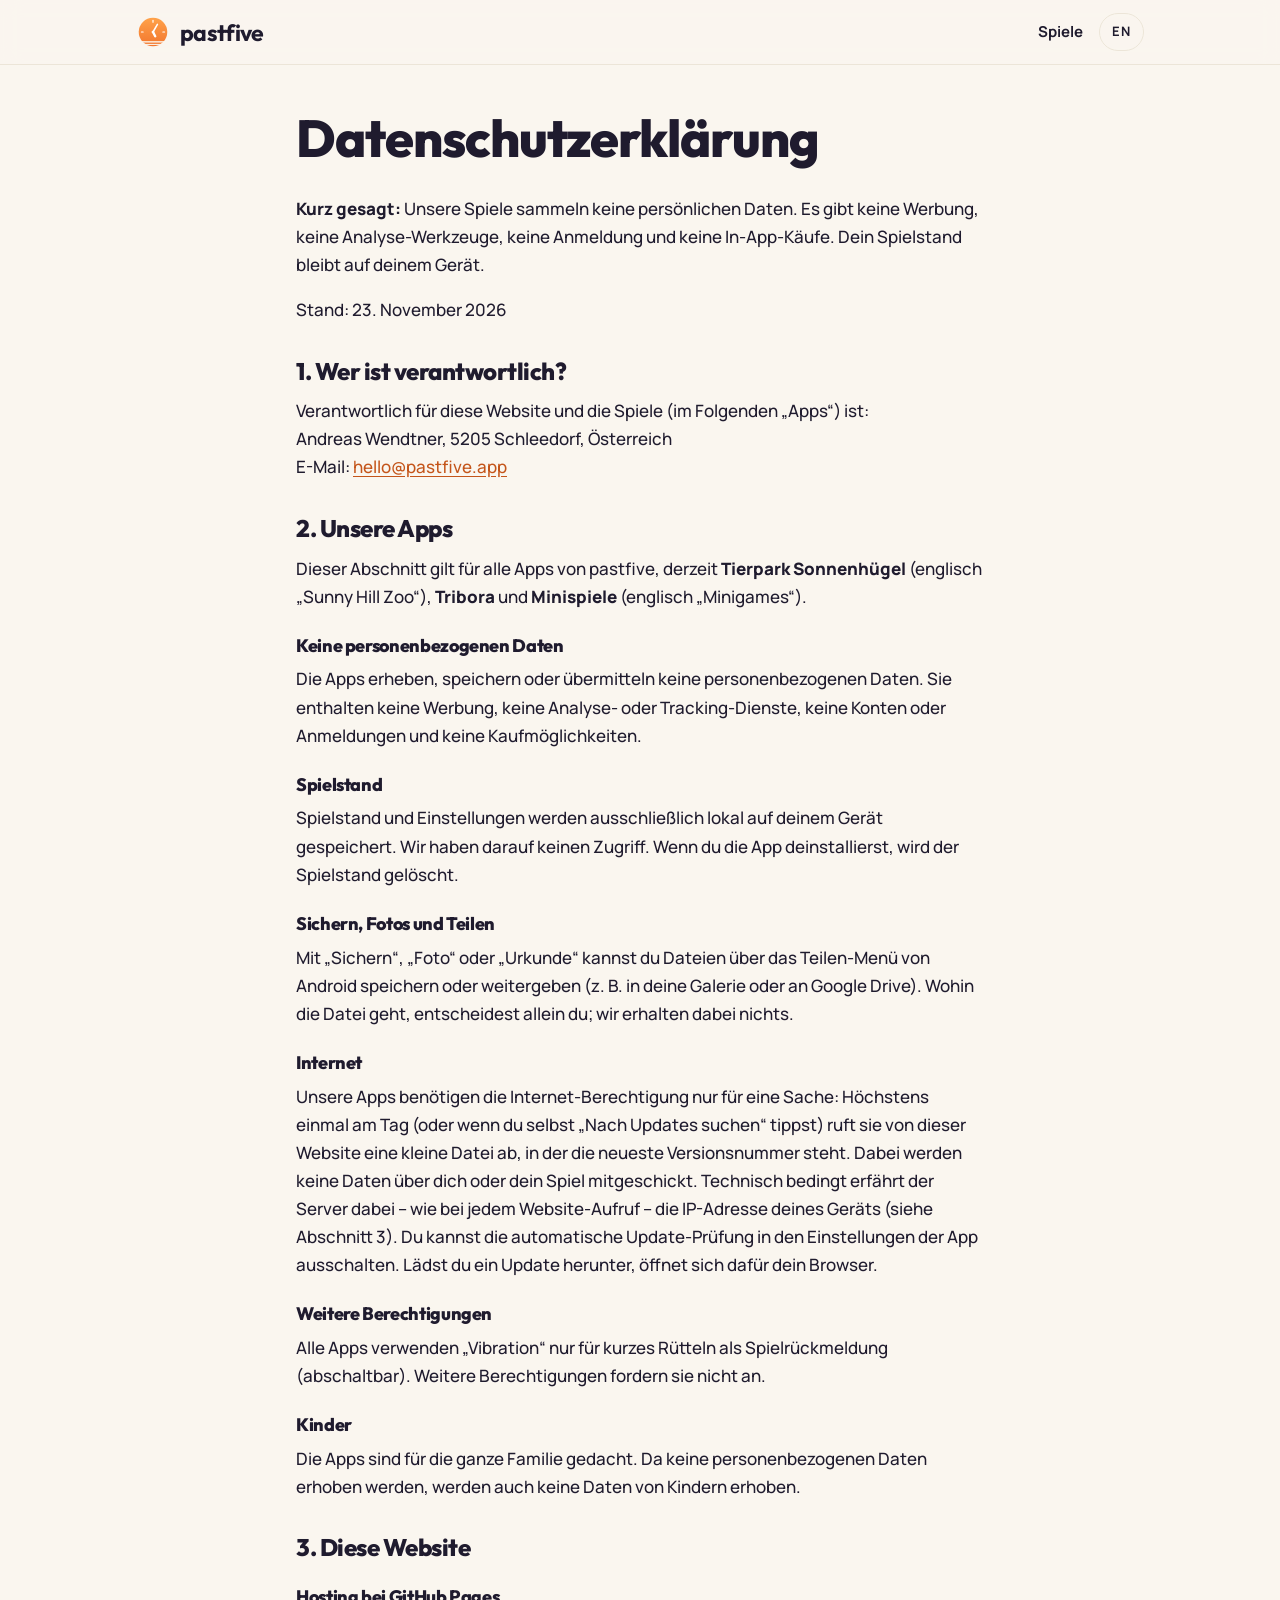
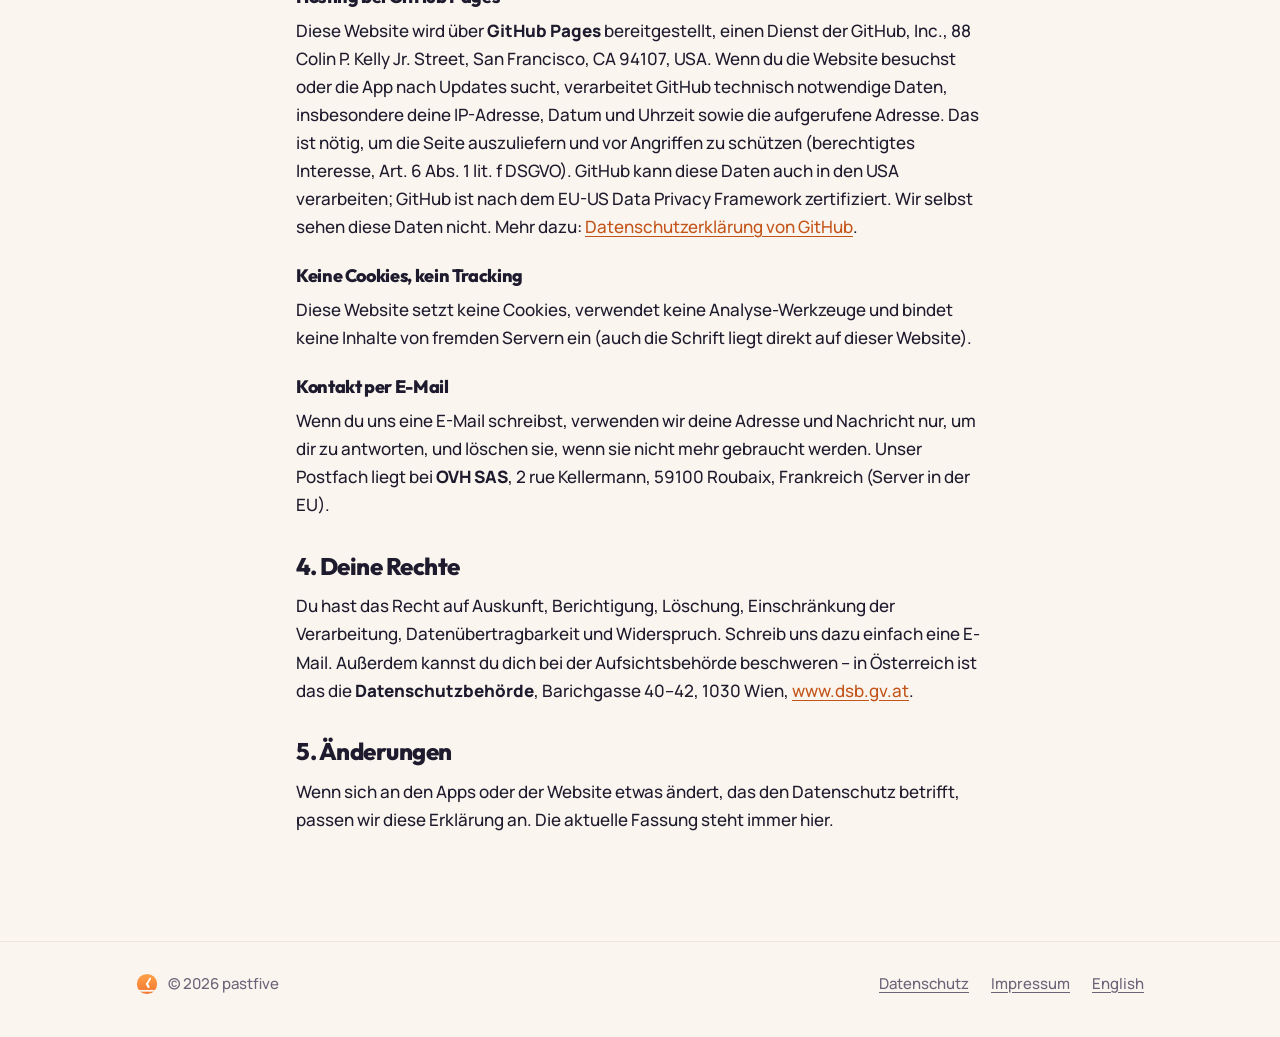
==== commit 562a734a: "Minispiele: Spielseiten DE/EN, Karte auf der Startseite, Datenschutz Co-Authored-By: Claude Opus 5.5" ====
--- a/datenschutz/index.html
+++ b/datenschutz/index.html
@@ -28,7 +28,7 @@
   E-Mail: <a href="mailto:hello@pastfive.app">hello@pastfive.app</a></p>
 
   <h2>2. Unsere Apps</h2>
-  <p>Dieser Abschnitt gilt für alle Apps von pastfive, derzeit <b>Tierpark Sonnenhügel</b> (englisch „Sunny Hill Zoo“) und <b>Tribora</b>.</p>
+  <p>Dieser Abschnitt gilt für alle Apps von pastfive, derzeit <b>Tierpark Sonnenhügel</b> (englisch „Sunny Hill Zoo“), <b>Tribora</b> und <b>Minispiele</b> (englisch „Minigames“).</p>
   <h3>Keine personenbezogenen Daten</h3>
   <p>Die Apps erheben, speichern oder übermitteln keine personenbezogenen Daten. Sie enthalten keine Werbung, keine Analyse- oder Tracking-Dienste, keine Konten oder Anmeldungen und keine Kaufmöglichkeiten.</p>
   <h3>Spielstand</h3>
@@ -38,7 +38,7 @@
   <h3>Internet</h3>
   <p>Unsere Apps benötigen die Internet-Berechtigung nur für eine Sache: Höchstens einmal am Tag (oder wenn du selbst „Nach Updates suchen“ tippst) ruft sie von dieser Website eine kleine Datei ab, in der die neueste Versionsnummer steht. Dabei werden keine Daten über dich oder dein Spiel mitgeschickt. Technisch bedingt erfährt der Server dabei – wie bei jedem Website-Aufruf – die IP-Adresse deines Geräts (siehe Abschnitt 3). Du kannst die automatische Update-Prüfung in den Einstellungen der App ausschalten. Lädst du ein Update herunter, öffnet sich dafür dein Browser.</p>
   <h3>Weitere Berechtigungen</h3>
-  <p>Beide Apps verwenden „Vibration“ nur für kurzes Rütteln als Spielrückmeldung (abschaltbar). Weitere Berechtigungen fordern sie nicht an.</p>
+  <p>Alle Apps verwenden „Vibration“ nur für kurzes Rütteln als Spielrückmeldung (abschaltbar). Weitere Berechtigungen fordern sie nicht an.</p>
   <h3>Kinder</h3>
   <p>Die Apps sind für die ganze Familie gedacht. Da keine personenbezogenen Daten erhoben werden, werden auch keine Daten von Kindern erhoben.</p>
 
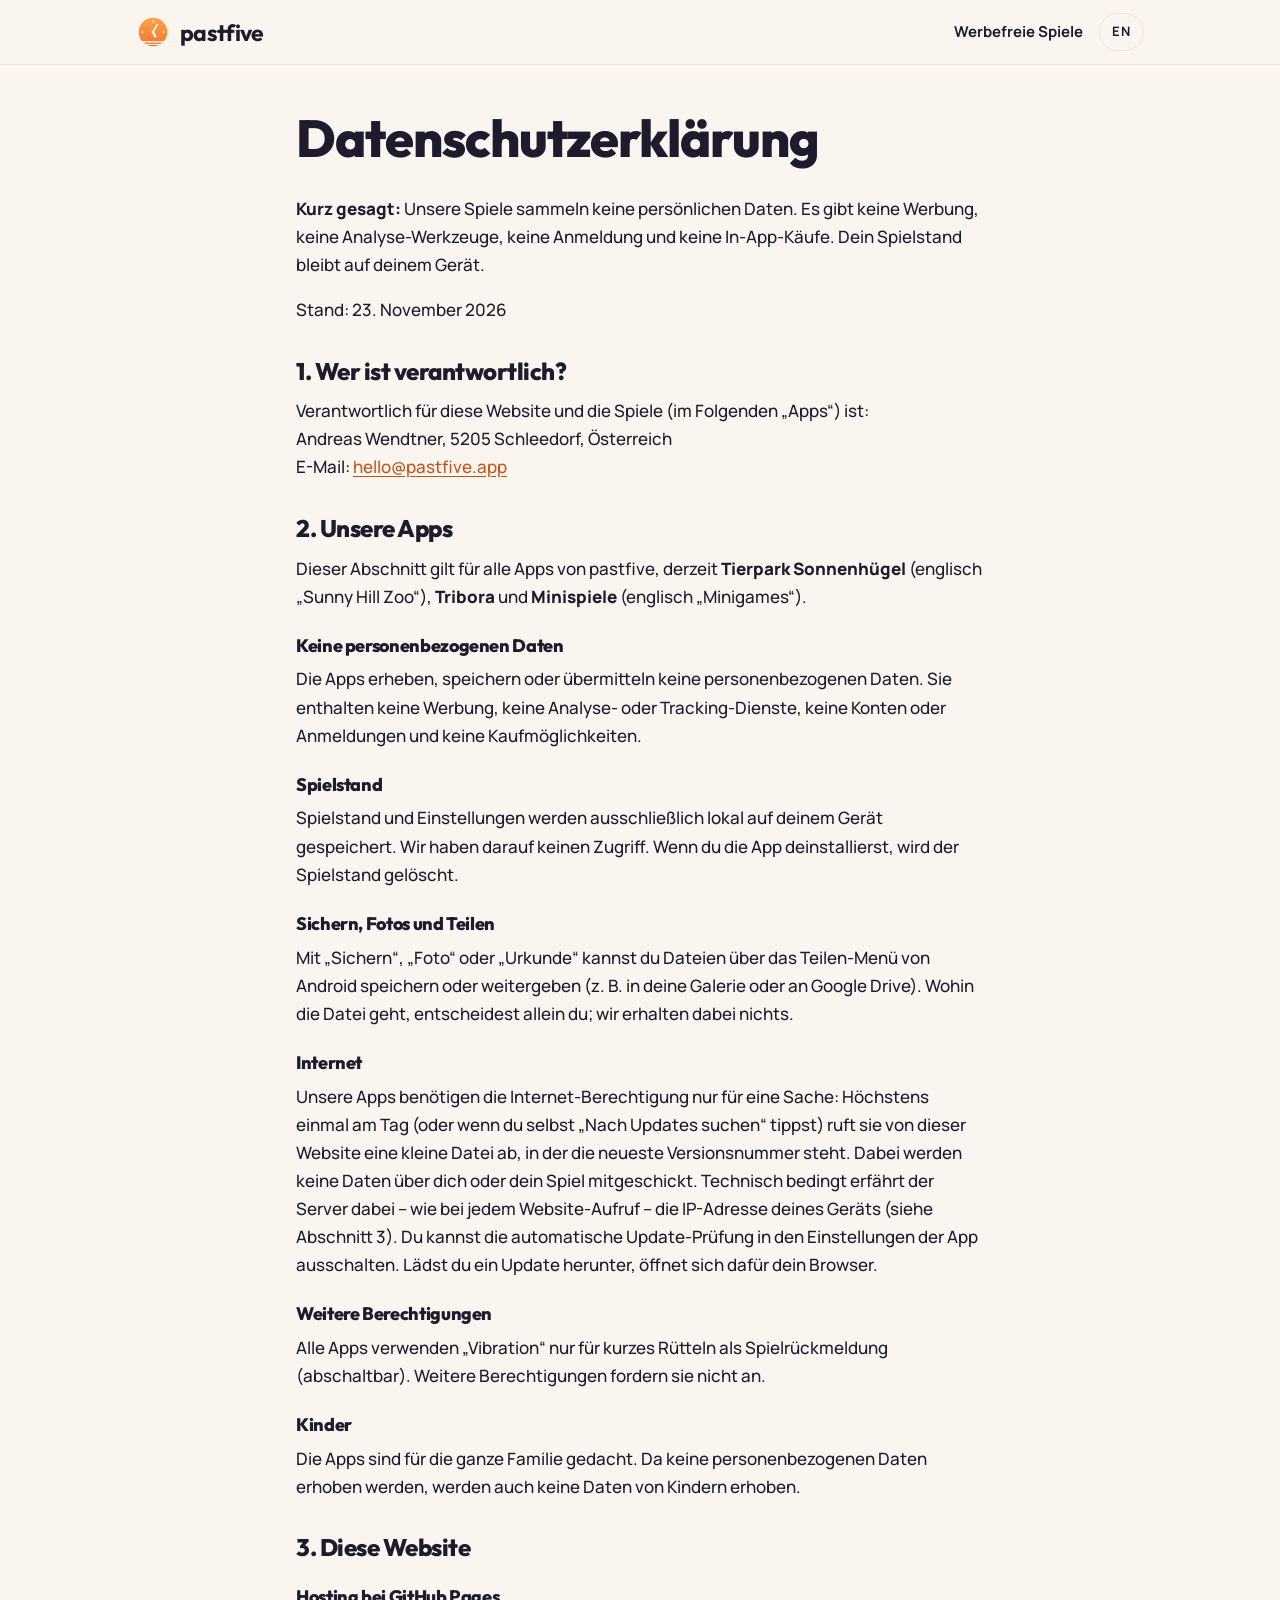
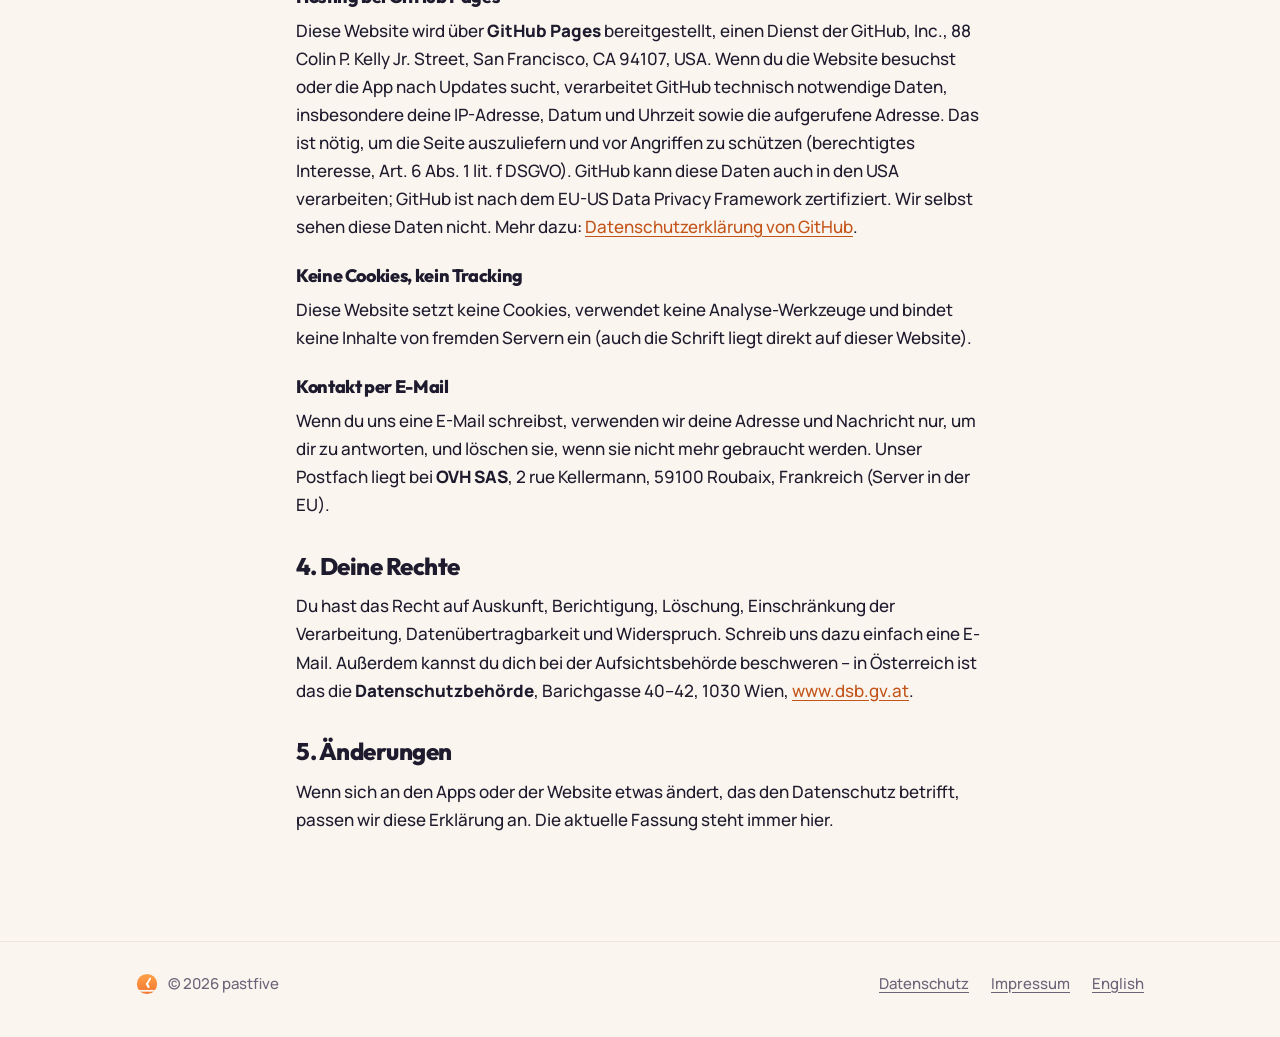
==== commit 1dd95de9: "Werbefrei deutlicher: Menü „Werbefreie Spiele“, Hinweise unter dem Logo und auf Spielseiten, Werbefr" ====
--- a/datenschutz/index.html
+++ b/datenschutz/index.html
@@ -12,7 +12,7 @@
 <header class="top"><div class="wrap">
   <a class="brand" href="../"><img src="../assets/logo.svg" alt="">pastfive</a>
   <nav>
-    <a href="../#spiele">Spiele</a>
+    <a href="../#spiele">Werbefreie Spiele</a>
     <a class="lang" href="../en/privacy/" hreflang="en" lang="en">EN</a>
   </nav>
 </div></header>
--- a/assets/style.css
+++ b/assets/style.css
@@ -61,6 +61,10 @@
 .hero .logo{width:min(150px,38vw);margin:0 auto 22px}
 .hero .wordmark{font:700 clamp(56px,13vw,96px)/1 var(--head);letter-spacing:-.045em;margin:0}
 .hero .slogan{font:800 clamp(14px,3vw,18px)/1 Manrope,sans-serif;letter-spacing:.32em;text-transform:uppercase;color:var(--accent);margin:18px 0 28px;padding-left:.32em}
+.frei{list-style:none;padding:0;margin:0 0 26px;display:flex;flex-wrap:wrap;justify-content:center;gap:8px}
+.frei li{background:var(--surface);border:1.5px solid var(--line);border-radius:999px;padding:7px 15px;font-weight:800;font-size:15px;color:var(--ink)}
+.frei li b{color:var(--accent);margin-right:2px}
+.frei.links{justify-content:flex-start;margin:4px 0 26px}
 .hero .sub{max-width:560px;margin:0 auto;color:var(--mut);font-size:clamp(17px,2.4vw,19px)}
 /* Horizontlinien wie im Logo */
 .hero::after{content:"";position:absolute;left:0;right:0;bottom:0;height:46px;
@@ -78,6 +82,8 @@
 .card p{margin:0;color:var(--mut)}
 .card .more{margin-top:auto;font-weight:800;color:var(--accent-ink)}
 .chip{display:inline-block;align-self:flex-start;border-radius:999px;padding:3px 12px;font-size:13px;font-weight:800;letter-spacing:.02em;background:#fdeee3;color:var(--accent-ink)}
+.chips{display:flex;flex-wrap:wrap;gap:6px}
+.chip.ok{background:var(--ink);color:#fff}
 .chip.later{background:#efedf3;color:var(--mut)}
 
 /* ---------- "Warum pastfive?" ---------- */
@@ -159,6 +165,8 @@
 .why + footer,.section:last-child + footer{margin-top:0}
 
 @media (max-width:560px){
+  .top nav .opt{display:none}
+  .frei li{font-size:14px;padding:6px 12px}
   .section{padding:56px 0}
   .top nav a{padding:6px 9px;font-size:14px}
   .game-head img{width:88px;height:88px}
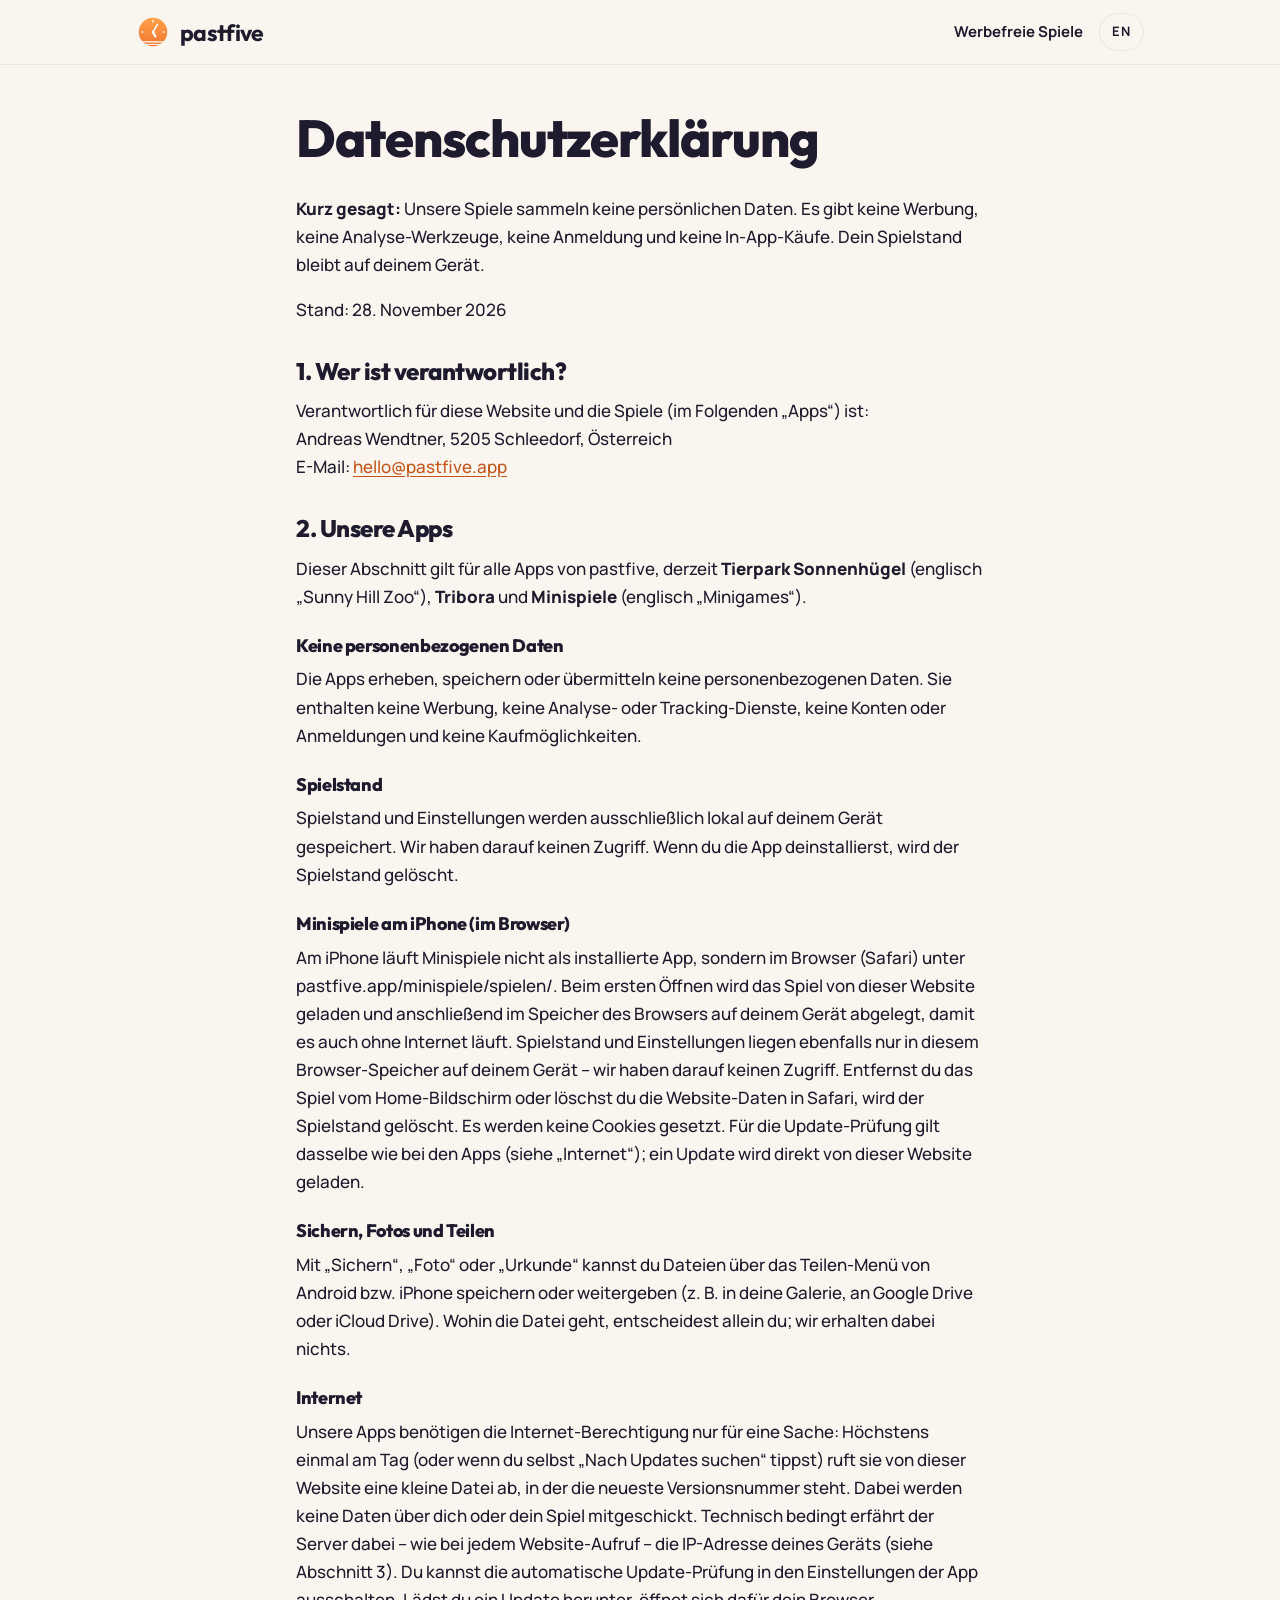
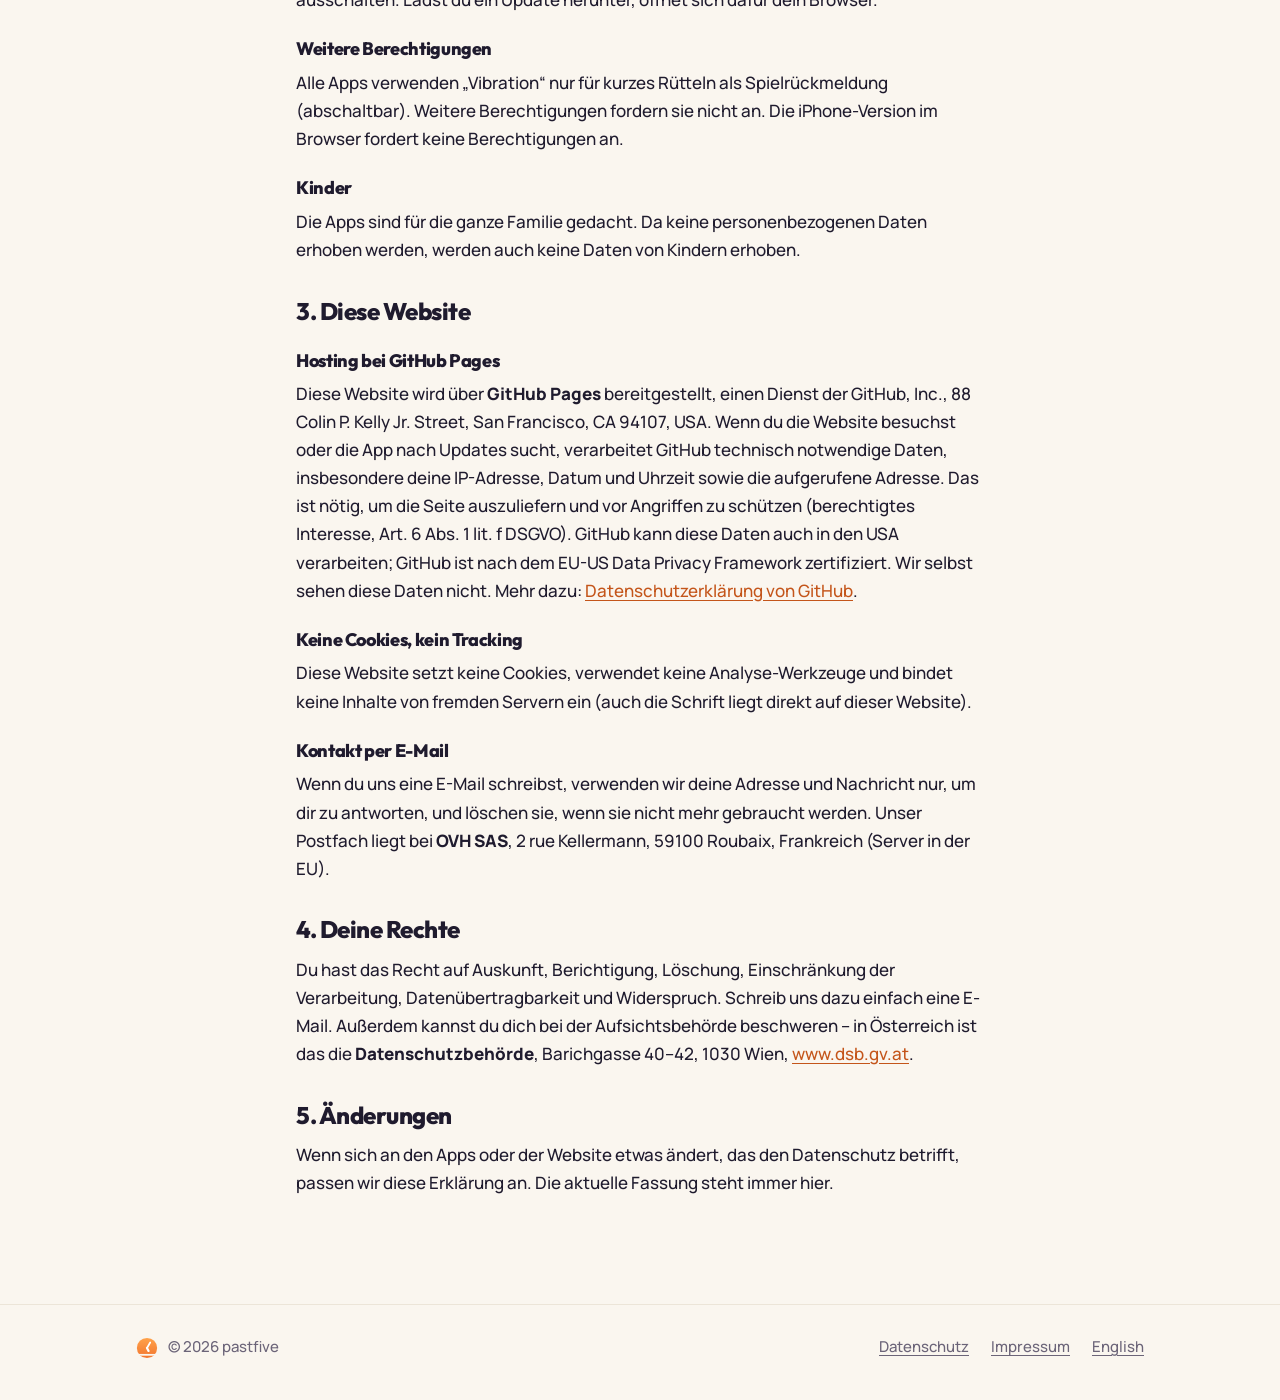
==== commit 1e5c0129: "Minispiele: „Am iPhone spielen“ auf der Spielseite, Etikett und Datenschutz ergänzt - Spielseite DE/" ====
--- a/datenschutz/index.html
+++ b/datenschutz/index.html
@@ -20,7 +20,7 @@
 <main class="wrap narrow text">
   <h1>Datenschutzerklärung</h1>
   <p><b>Kurz gesagt:</b> Unsere Spiele sammeln keine persönlichen Daten. Es gibt keine Werbung, keine Analyse-Werkzeuge, keine Anmeldung und keine In-App-Käufe. Dein Spielstand bleibt auf deinem Gerät.</p>
-  <p>Stand: 23. November 2026</p>
+  <p>Stand: 28. November 2026</p>
 
   <h2>1. Wer ist verantwortlich?</h2>
   <p>Verantwortlich für diese Website und die Spiele (im Folgenden „Apps“) ist:<br>
@@ -33,12 +33,14 @@
   <p>Die Apps erheben, speichern oder übermitteln keine personenbezogenen Daten. Sie enthalten keine Werbung, keine Analyse- oder Tracking-Dienste, keine Konten oder Anmeldungen und keine Kaufmöglichkeiten.</p>
   <h3>Spielstand</h3>
   <p>Spielstand und Einstellungen werden ausschließlich lokal auf deinem Gerät gespeichert. Wir haben darauf keinen Zugriff. Wenn du die App deinstallierst, wird der Spielstand gelöscht.</p>
+  <h3>Minispiele am iPhone (im Browser)</h3>
+  <p>Am iPhone läuft Minispiele nicht als installierte App, sondern im Browser (Safari) unter pastfive.app/minispiele/spielen/. Beim ersten Öffnen wird das Spiel von dieser Website geladen und anschließend im Speicher des Browsers auf deinem Gerät abgelegt, damit es auch ohne Internet läuft. Spielstand und Einstellungen liegen ebenfalls nur in diesem Browser-Speicher auf deinem Gerät – wir haben darauf keinen Zugriff. Entfernst du das Spiel vom Home-Bildschirm oder löschst du die Website-Daten in Safari, wird der Spielstand gelöscht. Es werden keine Cookies gesetzt. Für die Update-Prüfung gilt dasselbe wie bei den Apps (siehe „Internet“); ein Update wird direkt von dieser Website geladen.</p>
   <h3>Sichern, Fotos und Teilen</h3>
-  <p>Mit „Sichern“, „Foto“ oder „Urkunde“ kannst du Dateien über das Teilen-Menü von Android speichern oder weitergeben (z. B. in deine Galerie oder an Google Drive). Wohin die Datei geht, entscheidest allein du; wir erhalten dabei nichts.</p>
+  <p>Mit „Sichern“, „Foto“ oder „Urkunde“ kannst du Dateien über das Teilen-Menü von Android bzw. iPhone speichern oder weitergeben (z. B. in deine Galerie, an Google Drive oder iCloud Drive). Wohin die Datei geht, entscheidest allein du; wir erhalten dabei nichts.</p>
   <h3>Internet</h3>
   <p>Unsere Apps benötigen die Internet-Berechtigung nur für eine Sache: Höchstens einmal am Tag (oder wenn du selbst „Nach Updates suchen“ tippst) ruft sie von dieser Website eine kleine Datei ab, in der die neueste Versionsnummer steht. Dabei werden keine Daten über dich oder dein Spiel mitgeschickt. Technisch bedingt erfährt der Server dabei – wie bei jedem Website-Aufruf – die IP-Adresse deines Geräts (siehe Abschnitt 3). Du kannst die automatische Update-Prüfung in den Einstellungen der App ausschalten. Lädst du ein Update herunter, öffnet sich dafür dein Browser.</p>
   <h3>Weitere Berechtigungen</h3>
-  <p>Alle Apps verwenden „Vibration“ nur für kurzes Rütteln als Spielrückmeldung (abschaltbar). Weitere Berechtigungen fordern sie nicht an.</p>
+  <p>Alle Apps verwenden „Vibration“ nur für kurzes Rütteln als Spielrückmeldung (abschaltbar). Weitere Berechtigungen fordern sie nicht an. Die iPhone-Version im Browser fordert keine Berechtigungen an.</p>
   <h3>Kinder</h3>
   <p>Die Apps sind für die ganze Familie gedacht. Da keine personenbezogenen Daten erhoben werden, werden auch keine Daten von Kindern erhoben.</p>
 
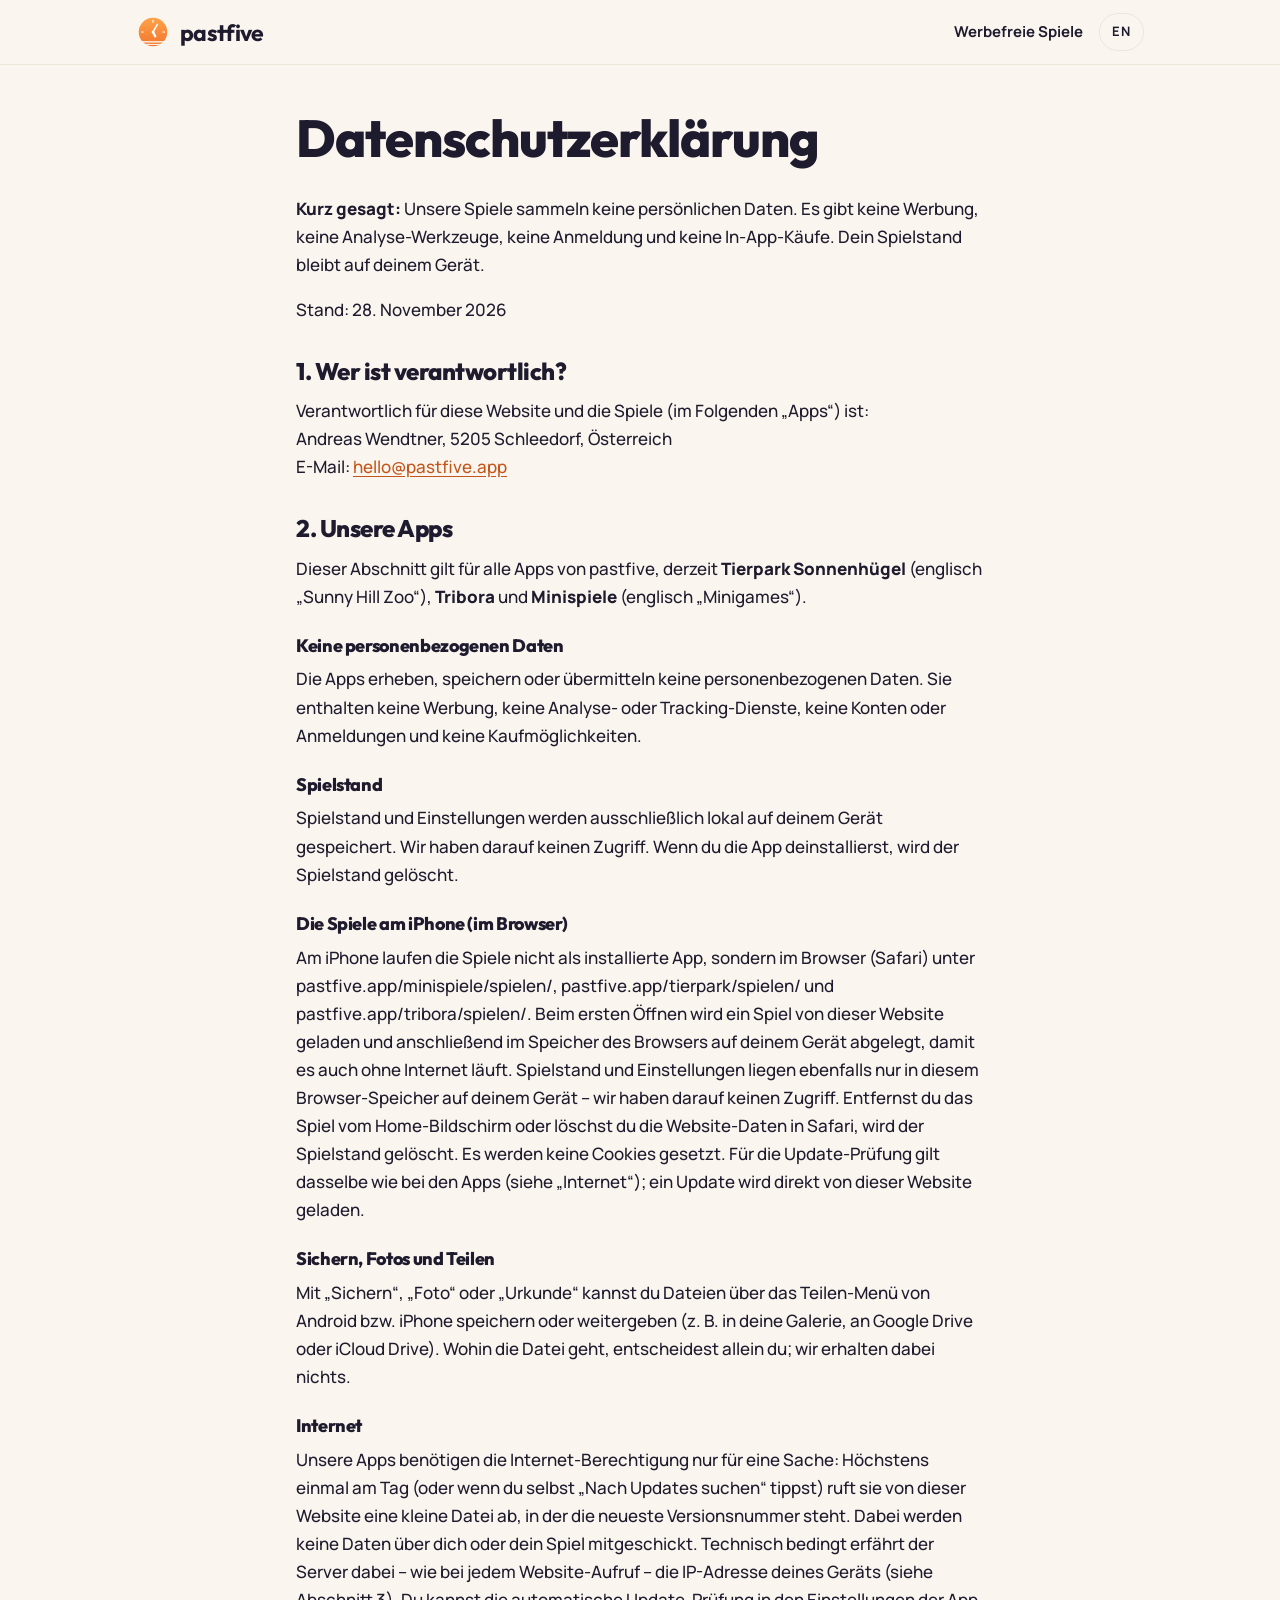
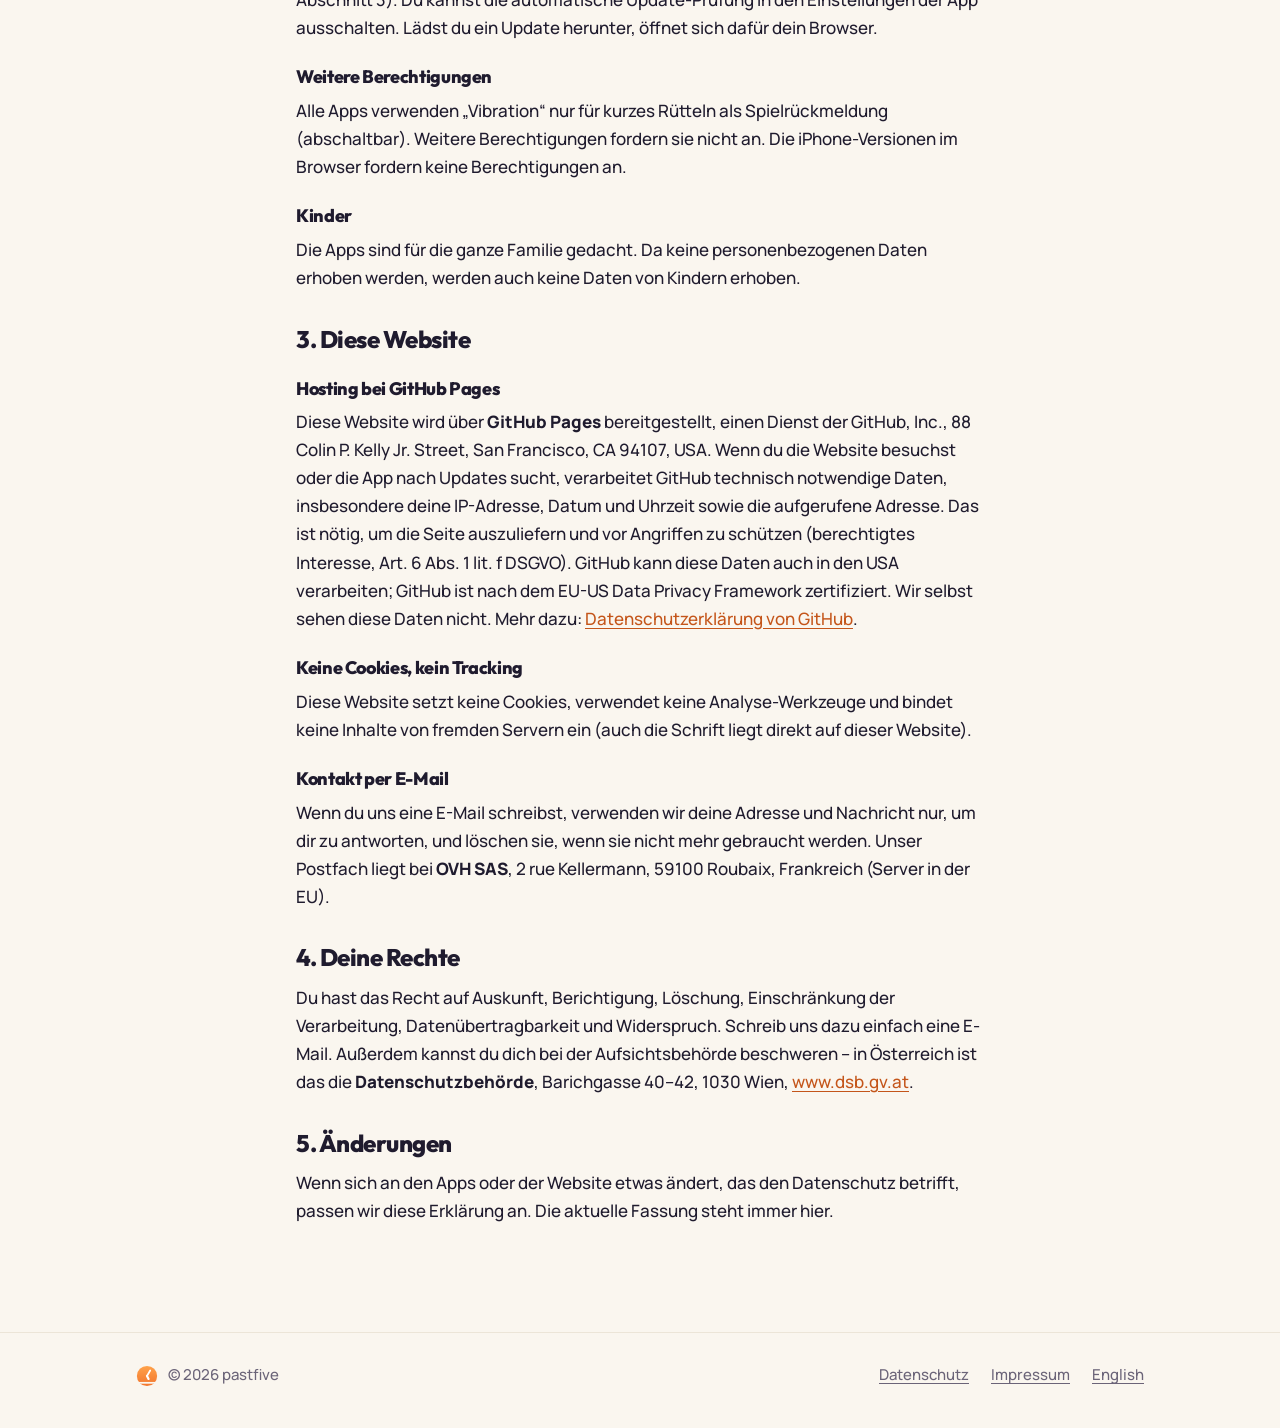
==== commit 9d662963: "Tierpark und Tribora: „Am iPhone spielen“ auf der Website, Etikett und Datenschutz ergänzt - Spielse" ====
--- a/datenschutz/index.html
+++ b/datenschutz/index.html
@@ -33,14 +33,14 @@
   <p>Die Apps erheben, speichern oder übermitteln keine personenbezogenen Daten. Sie enthalten keine Werbung, keine Analyse- oder Tracking-Dienste, keine Konten oder Anmeldungen und keine Kaufmöglichkeiten.</p>
   <h3>Spielstand</h3>
   <p>Spielstand und Einstellungen werden ausschließlich lokal auf deinem Gerät gespeichert. Wir haben darauf keinen Zugriff. Wenn du die App deinstallierst, wird der Spielstand gelöscht.</p>
-  <h3>Minispiele am iPhone (im Browser)</h3>
-  <p>Am iPhone läuft Minispiele nicht als installierte App, sondern im Browser (Safari) unter pastfive.app/minispiele/spielen/. Beim ersten Öffnen wird das Spiel von dieser Website geladen und anschließend im Speicher des Browsers auf deinem Gerät abgelegt, damit es auch ohne Internet läuft. Spielstand und Einstellungen liegen ebenfalls nur in diesem Browser-Speicher auf deinem Gerät – wir haben darauf keinen Zugriff. Entfernst du das Spiel vom Home-Bildschirm oder löschst du die Website-Daten in Safari, wird der Spielstand gelöscht. Es werden keine Cookies gesetzt. Für die Update-Prüfung gilt dasselbe wie bei den Apps (siehe „Internet“); ein Update wird direkt von dieser Website geladen.</p>
+  <h3>Die Spiele am iPhone (im Browser)</h3>
+  <p>Am iPhone laufen die Spiele nicht als installierte App, sondern im Browser (Safari) unter pastfive.app/minispiele/spielen/, pastfive.app/tierpark/spielen/ und pastfive.app/tribora/spielen/. Beim ersten Öffnen wird ein Spiel von dieser Website geladen und anschließend im Speicher des Browsers auf deinem Gerät abgelegt, damit es auch ohne Internet läuft. Spielstand und Einstellungen liegen ebenfalls nur in diesem Browser-Speicher auf deinem Gerät – wir haben darauf keinen Zugriff. Entfernst du das Spiel vom Home-Bildschirm oder löschst du die Website-Daten in Safari, wird der Spielstand gelöscht. Es werden keine Cookies gesetzt. Für die Update-Prüfung gilt dasselbe wie bei den Apps (siehe „Internet“); ein Update wird direkt von dieser Website geladen.</p>
   <h3>Sichern, Fotos und Teilen</h3>
   <p>Mit „Sichern“, „Foto“ oder „Urkunde“ kannst du Dateien über das Teilen-Menü von Android bzw. iPhone speichern oder weitergeben (z. B. in deine Galerie, an Google Drive oder iCloud Drive). Wohin die Datei geht, entscheidest allein du; wir erhalten dabei nichts.</p>
   <h3>Internet</h3>
   <p>Unsere Apps benötigen die Internet-Berechtigung nur für eine Sache: Höchstens einmal am Tag (oder wenn du selbst „Nach Updates suchen“ tippst) ruft sie von dieser Website eine kleine Datei ab, in der die neueste Versionsnummer steht. Dabei werden keine Daten über dich oder dein Spiel mitgeschickt. Technisch bedingt erfährt der Server dabei – wie bei jedem Website-Aufruf – die IP-Adresse deines Geräts (siehe Abschnitt 3). Du kannst die automatische Update-Prüfung in den Einstellungen der App ausschalten. Lädst du ein Update herunter, öffnet sich dafür dein Browser.</p>
   <h3>Weitere Berechtigungen</h3>
-  <p>Alle Apps verwenden „Vibration“ nur für kurzes Rütteln als Spielrückmeldung (abschaltbar). Weitere Berechtigungen fordern sie nicht an. Die iPhone-Version im Browser fordert keine Berechtigungen an.</p>
+  <p>Alle Apps verwenden „Vibration“ nur für kurzes Rütteln als Spielrückmeldung (abschaltbar). Weitere Berechtigungen fordern sie nicht an. Die iPhone-Versionen im Browser fordern keine Berechtigungen an.</p>
   <h3>Kinder</h3>
   <p>Die Apps sind für die ganze Familie gedacht. Da keine personenbezogenen Daten erhoben werden, werden auch keine Daten von Kindern erhoben.</p>
 
